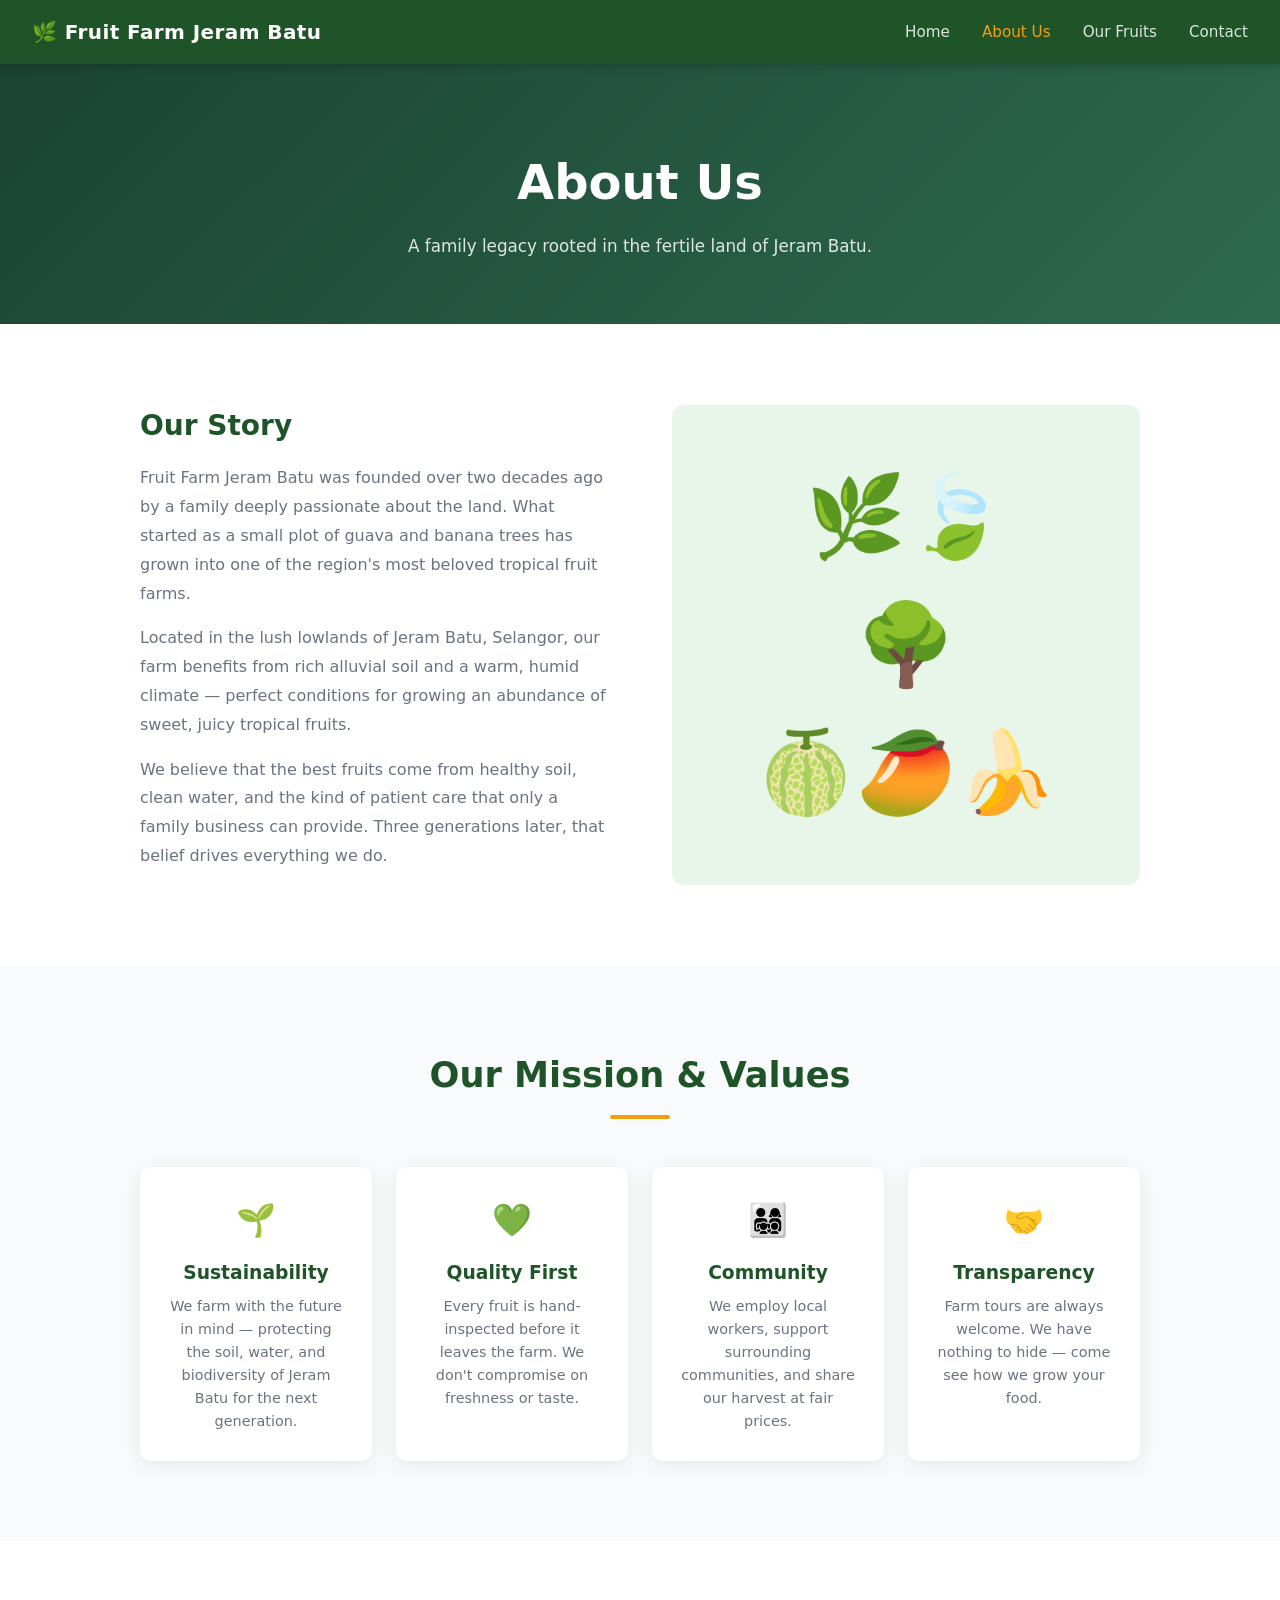
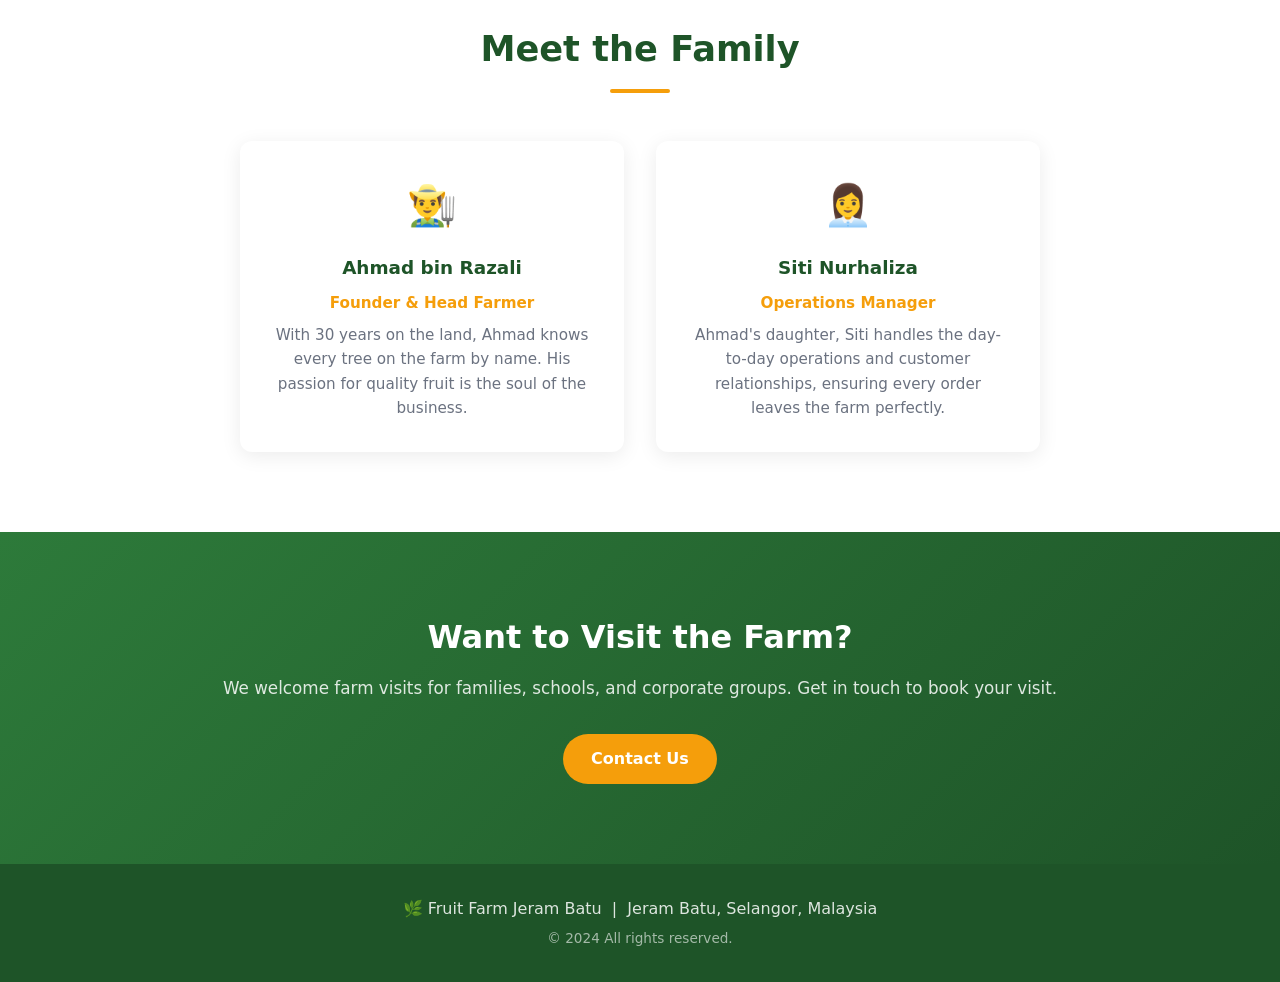
==== about.html @ 0c578419 "feat: add full promotional website for Fruit Farm Jeram Batu Includes homepage, about us, our fruits" ====
<!DOCTYPE html>
<html lang="en">
<head>
  <meta charset="UTF-8" />
  <meta name="viewport" content="width=device-width, initial-scale=1.0" />
  <title>About Us – Fruit Farm Jeram Batu</title>
  <link rel="stylesheet" href="style.css" />
</head>
<body>
  <nav class="navbar">
    <div class="nav-brand">🌿 Fruit Farm Jeram Batu</div>
    <ul class="nav-links">
      <li><a href="index.html">Home</a></li>
      <li><a href="about.html" class="active">About Us</a></li>
      <li><a href="fruits.html">Our Fruits</a></li>
      <li><a href="contact.html">Contact</a></li>
    </ul>
    <div class="hamburger" onclick="toggleMenu()">&#9776;</div>
  </nav>

  <section class="page-hero">
    <h1>About Us</h1>
    <p>A family legacy rooted in the fertile land of Jeram Batu.</p>
  </section>

  <!-- Story -->
  <section class="section">
    <div class="about-grid">
      <div class="about-text">
        <h2>Our Story</h2>
        <p>Fruit Farm Jeram Batu was founded over two decades ago by a family deeply passionate about the land. What started as a small plot of guava and banana trees has grown into one of the region's most beloved tropical fruit farms.</p>
        <p>Located in the lush lowlands of Jeram Batu, Selangor, our farm benefits from rich alluvial soil and a warm, humid climate — perfect conditions for growing an abundance of sweet, juicy tropical fruits.</p>
        <p>We believe that the best fruits come from healthy soil, clean water, and the kind of patient care that only a family business can provide. Three generations later, that belief drives everything we do.</p>
      </div>
      <div class="about-visual">
        🌿🍃<br>🌳<br>🍈🥭🍌
      </div>
    </div>
  </section>

  <!-- Mission -->
  <section class="section bg-light">
    <h2 class="section-title">Our Mission & Values</h2>
    <div class="values-grid">
      <div class="value-item">
        <div class="icon">🌱</div>
        <h3>Sustainability</h3>
        <p>We farm with the future in mind — protecting the soil, water, and biodiversity of Jeram Batu for the next generation.</p>
      </div>
      <div class="value-item">
        <div class="icon">💚</div>
        <h3>Quality First</h3>
        <p>Every fruit is hand-inspected before it leaves the farm. We don't compromise on freshness or taste.</p>
      </div>
      <div class="value-item">
        <div class="icon">👨‍👩‍👧‍👦</div>
        <h3>Community</h3>
        <p>We employ local workers, support surrounding communities, and share our harvest at fair prices.</p>
      </div>
      <div class="value-item">
        <div class="icon">🤝</div>
        <h3>Transparency</h3>
        <p>Farm tours are always welcome. We have nothing to hide — come see how we grow your food.</p>
      </div>
    </div>
  </section>

  <!-- Team -->
  <section class="section">
    <h2 class="section-title">Meet the Family</h2>
    <div class="cards" style="max-width:800px;">
      <div class="card">
        <div class="card-icon">👨‍🌾</div>
        <h3>Ahmad bin Razali</h3>
        <p style="color:#f59e0b;font-weight:600;margin-bottom:0.5rem;">Founder & Head Farmer</p>
        <p>With 30 years on the land, Ahmad knows every tree on the farm by name. His passion for quality fruit is the soul of the business.</p>
      </div>
      <div class="card">
        <div class="card-icon">👩‍💼</div>
        <h3>Siti Nurhaliza</h3>
        <p style="color:#f59e0b;font-weight:600;margin-bottom:0.5rem;">Operations Manager</p>
        <p>Ahmad's daughter, Siti handles the day-to-day operations and customer relationships, ensuring every order leaves the farm perfectly.</p>
      </div>
    </div>
  </section>

  <section class="cta">
    <div class="cta-content">
      <h2>Want to Visit the Farm?</h2>
      <p>We welcome farm visits for families, schools, and corporate groups. Get in touch to book your visit.</p>
      <a href="contact.html" class="btn-primary">Contact Us</a>
    </div>
  </section>

  <footer class="footer">
    <p>🌿 Fruit Farm Jeram Batu &nbsp;|&nbsp; Jeram Batu, Selangor, Malaysia</p>
    <p style="margin-top:0.4rem;font-size:0.85rem;opacity:0.7;">© 2024 All rights reserved.</p>
  </footer>

  <script>
    function toggleMenu() {
      document.querySelector('.nav-links').classList.toggle('open');
    }
  </script>
</body>
</html>
---- style.css ----
/* ── Reset & Base ── */
*, *::before, *::after { box-sizing: border-box; margin: 0; padding: 0; }

:root {
  --green:      #2d7a3a;
  --green-dark: #1e5428;
  --green-light:#e8f5e9;
  --orange:     #f59e0b;
  --orange-dark:#d97706;
  --text:       #1f2937;
  --muted:      #6b7280;
  --white:      #ffffff;
  --bg-light:   #f9fafb;
  --radius:     12px;
  --shadow:     0 4px 20px rgba(0,0,0,0.08);
}

body {
  font-family: 'Segoe UI', system-ui, sans-serif;
  color: var(--text);
  line-height: 1.6;
}

a { text-decoration: none; color: inherit; }
img { max-width: 100%; display: block; }

/* ── Navbar ── */
.navbar {
  position: sticky; top: 0; z-index: 100;
  display: flex; align-items: center; justify-content: space-between;
  padding: 1rem 2rem;
  background: var(--green-dark);
  box-shadow: 0 2px 10px rgba(0,0,0,0.2);
}

.nav-brand {
  font-size: 1.25rem; font-weight: 700; color: var(--white);
  letter-spacing: 0.02em;
}

.nav-links {
  display: flex; gap: 2rem; list-style: none;
}

.nav-links a {
  color: rgba(255,255,255,0.85); font-weight: 500; font-size: 0.95rem;
  transition: color 0.2s;
}
.nav-links a:hover, .nav-links a.active { color: var(--orange); }

.hamburger { display: none; font-size: 1.5rem; color: white; cursor: pointer; }

/* ── Buttons ── */
.btn-primary {
  display: inline-block; padding: 0.75rem 1.75rem;
  background: var(--orange); color: var(--white);
  font-weight: 700; border-radius: 50px;
  transition: background 0.2s, transform 0.15s;
}
.btn-primary:hover { background: var(--orange-dark); transform: translateY(-2px); }

.btn-secondary {
  display: inline-block; padding: 0.75rem 1.75rem;
  border: 2px solid white; color: white;
  font-weight: 700; border-radius: 50px; margin-left: 1rem;
  transition: background 0.2s, transform 0.15s;
}
.btn-secondary:hover { background: rgba(255,255,255,0.15); transform: translateY(-2px); }

/* ── Hero ── */
.hero {
  position: relative; min-height: 90vh;
  display: flex; align-items: center; justify-content: center;
  background: linear-gradient(135deg, #1b4332 0%, #2d6a4f 40%, #52b788 100%);
  text-align: center; padding: 2rem;
  overflow: hidden;
}

.hero::before {
  content: '';
  position: absolute; inset: 0;
  background: url("data:image/svg+xml,%3Csvg width='60' height='60' viewBox='0 0 60 60' xmlns='http://www.w3.org/2000/svg'%3E%3Cg fill='none' fill-rule='evenodd'%3E%3Cg fill='%23ffffff' fill-opacity='0.04'%3E%3Ccircle cx='30' cy='30' r='20'/%3E%3C/g%3E%3C/g%3E%3C/svg%3E");
}

.hero-content { position: relative; max-width: 700px; }

.hero-content h1 {
  font-size: clamp(2rem, 5vw, 3.5rem);
  font-weight: 800; color: white; line-height: 1.2; margin-bottom: 1.2rem;
}

.hero-content p {
  font-size: 1.15rem; color: rgba(255,255,255,0.88); margin-bottom: 2rem;
}

/* ── Sections ── */
.section { padding: 5rem 2rem; }
.bg-light { background: var(--bg-light); }

.section-title {
  text-align: center; font-size: clamp(1.6rem, 3vw, 2.2rem);
  font-weight: 800; color: var(--green-dark); margin-bottom: 3rem;
  position: relative;
}
.section-title::after {
  content: ''; display: block; width: 60px; height: 4px;
  background: var(--orange); border-radius: 2px;
  margin: 0.75rem auto 0;
}

/* ── Why Us Cards ── */
.cards {
  display: grid; grid-template-columns: repeat(auto-fit, minmax(240px, 1fr));
  gap: 2rem; max-width: 1000px; margin: 0 auto;
}

.card {
  background: white; border-radius: var(--radius);
  padding: 2rem; text-align: center;
  box-shadow: var(--shadow); transition: transform 0.2s;
}
.card:hover { transform: translateY(-6px); }

.card-icon { font-size: 2.5rem; margin-bottom: 1rem; }
.card h3 { font-size: 1.15rem; color: var(--green-dark); margin-bottom: 0.5rem; }
.card p  { color: var(--muted); font-size: 0.95rem; }

/* ── Fruit Grid ── */
.fruit-grid {
  display: grid; grid-template-columns: repeat(auto-fit, minmax(180px, 1fr));
  gap: 1.5rem; max-width: 900px; margin: 0 auto;
}

.fruit-card {
  background: white; border-radius: var(--radius);
  padding: 1.75rem 1.25rem; text-align: center;
  box-shadow: var(--shadow); transition: transform 0.2s;
}
.fruit-card:hover { transform: translateY(-6px); }

.fruit-emoji { font-size: 3rem; margin-bottom: 0.75rem; }
.fruit-card h3 { color: var(--green-dark); margin-bottom: 0.4rem; font-size: 1.05rem; }
.fruit-card p  { color: var(--muted); font-size: 0.88rem; }

/* ── CTA Banner ── */
.cta {
  background: linear-gradient(135deg, var(--green) 0%, var(--green-dark) 100%);
  padding: 5rem 2rem; text-align: center;
}
.cta h2 { font-size: clamp(1.5rem, 3vw, 2rem); color: white; margin-bottom: 0.75rem; }
.cta p  { color: rgba(255,255,255,0.85); margin-bottom: 2rem; font-size: 1.05rem; }

/* ── About Page ── */
.page-hero {
  background: linear-gradient(135deg, #1b4332, #2d6a4f);
  padding: 5rem 2rem 4rem; text-align: center;
}
.page-hero h1 { font-size: clamp(2rem, 4vw, 3rem); color: white; font-weight: 800; }
.page-hero p  { color: rgba(255,255,255,0.85); margin-top: 0.75rem; font-size: 1.05rem; }

.about-grid {
  display: grid; grid-template-columns: 1fr 1fr;
  gap: 4rem; align-items: center;
  max-width: 1000px; margin: 0 auto;
}
.about-text h2 { font-size: 1.75rem; color: var(--green-dark); margin-bottom: 1rem; }
.about-text p  { color: var(--muted); margin-bottom: 1rem; line-height: 1.8; }

.about-visual {
  background: var(--green-light); border-radius: var(--radius);
  padding: 3rem; text-align: center; font-size: 5rem;
}

.values-grid {
  display: grid; grid-template-columns: repeat(auto-fit, minmax(200px, 1fr));
  gap: 1.5rem; max-width: 1000px; margin: 0 auto;
}
.value-item {
  background: white; border-radius: var(--radius);
  padding: 1.75rem; box-shadow: var(--shadow); text-align: center;
}
.value-item .icon { font-size: 2rem; margin-bottom: 0.75rem; }
.value-item h3 { color: var(--green-dark); margin-bottom: 0.4rem; }
.value-item p  { color: var(--muted); font-size: 0.9rem; }

/* ── Fruits Page ── */
.fruits-section { padding: 5rem 2rem; max-width: 1100px; margin: 0 auto; }

.fruits-full-grid {
  display: grid; grid-template-columns: repeat(auto-fit, minmax(260px, 1fr));
  gap: 2rem;
}

.fruit-full-card {
  background: white; border-radius: var(--radius);
  box-shadow: var(--shadow); overflow: hidden;
  transition: transform 0.2s;
}
.fruit-full-card:hover { transform: translateY(-6px); }

.fruit-full-card .fruit-banner {
  background: var(--green-light);
  padding: 2rem; text-align: center; font-size: 4rem;
}
.fruit-full-card .fruit-info { padding: 1.5rem; }
.fruit-full-card h3 { color: var(--green-dark); font-size: 1.2rem; margin-bottom: 0.4rem; }
.fruit-full-card .season {
  display: inline-block; background: var(--orange);
  color: white; font-size: 0.75rem; font-weight: 700;
  padding: 0.2rem 0.7rem; border-radius: 50px; margin-bottom: 0.75rem;
}
.fruit-full-card p { color: var(--muted); font-size: 0.9rem; line-height: 1.7; }

/* ── Contact Page ── */
.contact-grid {
  display: grid; grid-template-columns: 1fr 1fr;
  gap: 3rem; max-width: 1000px; margin: 0 auto;
}

.contact-info h2 { color: var(--green-dark); font-size: 1.5rem; margin-bottom: 1.5rem; }

.contact-item {
  display: flex; align-items: flex-start; gap: 1rem;
  margin-bottom: 1.5rem;
}
.contact-item .ci-icon {
  font-size: 1.5rem; background: var(--green-light);
  border-radius: 8px; padding: 0.5rem; flex-shrink: 0;
}
.contact-item h4 { color: var(--green-dark); margin-bottom: 0.2rem; }
.contact-item p  { color: var(--muted); font-size: 0.9rem; }

.contact-form {
  background: white; border-radius: var(--radius);
  padding: 2.5rem; box-shadow: var(--shadow);
}
.contact-form h2 { color: var(--green-dark); margin-bottom: 1.5rem; font-size: 1.4rem; }

.form-group { margin-bottom: 1.25rem; }
.form-group label { display: block; font-weight: 600; margin-bottom: 0.4rem; font-size: 0.9rem; color: var(--text); }
.form-group input,
.form-group textarea,
.form-group select {
  width: 100%; padding: 0.75rem 1rem;
  border: 1.5px solid #e5e7eb; border-radius: 8px;
  font-size: 0.95rem; font-family: inherit; color: var(--text);
  transition: border-color 0.2s;
  outline: none;
}
.form-group input:focus,
.form-group textarea:focus,
.form-group select:focus { border-color: var(--green); }
.form-group textarea { resize: vertical; min-height: 120px; }

.form-submit { width: 100%; padding: 0.9rem; font-size: 1rem; cursor: pointer; border: none; }

.success-msg {
  display: none; background: var(--green-light); color: var(--green-dark);
  border: 1.5px solid var(--green); border-radius: 8px;
  padding: 1rem; margin-top: 1rem; text-align: center; font-weight: 600;
}

/* ── Footer ── */
.footer {
  background: var(--green-dark); color: rgba(255,255,255,0.85);
  text-align: center; padding: 2rem;
}

/* ── Responsive ── */
@media (max-width: 768px) {
  .nav-links { display: none; flex-direction: column; gap: 1rem; position: absolute; top: 64px; left: 0; right: 0; background: var(--green-dark); padding: 1.5rem 2rem; }
  .nav-links.open { display: flex; }
  .hamburger { display: block; }
  .btn-secondary { margin-left: 0; margin-top: 0.75rem; }
  .about-grid, .contact-grid { grid-template-columns: 1fr; }
  .about-visual { display: none; }
}
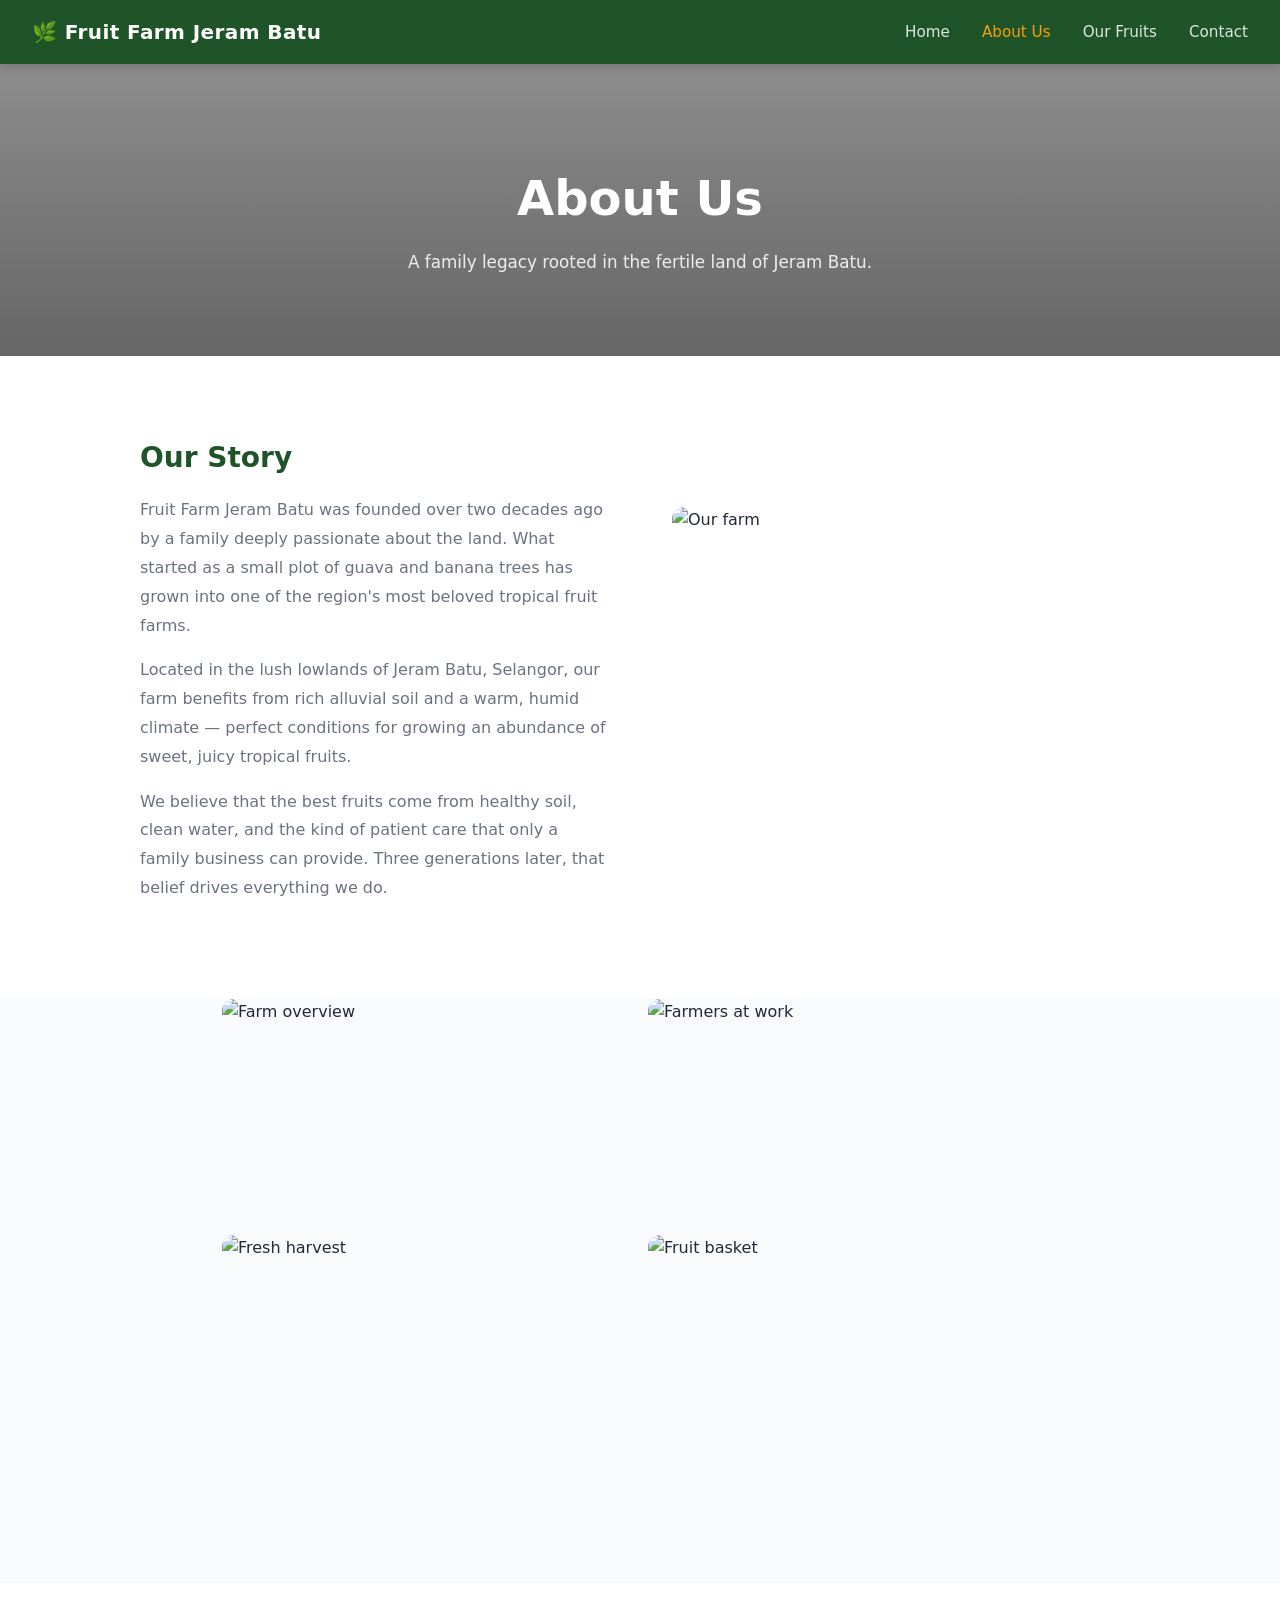
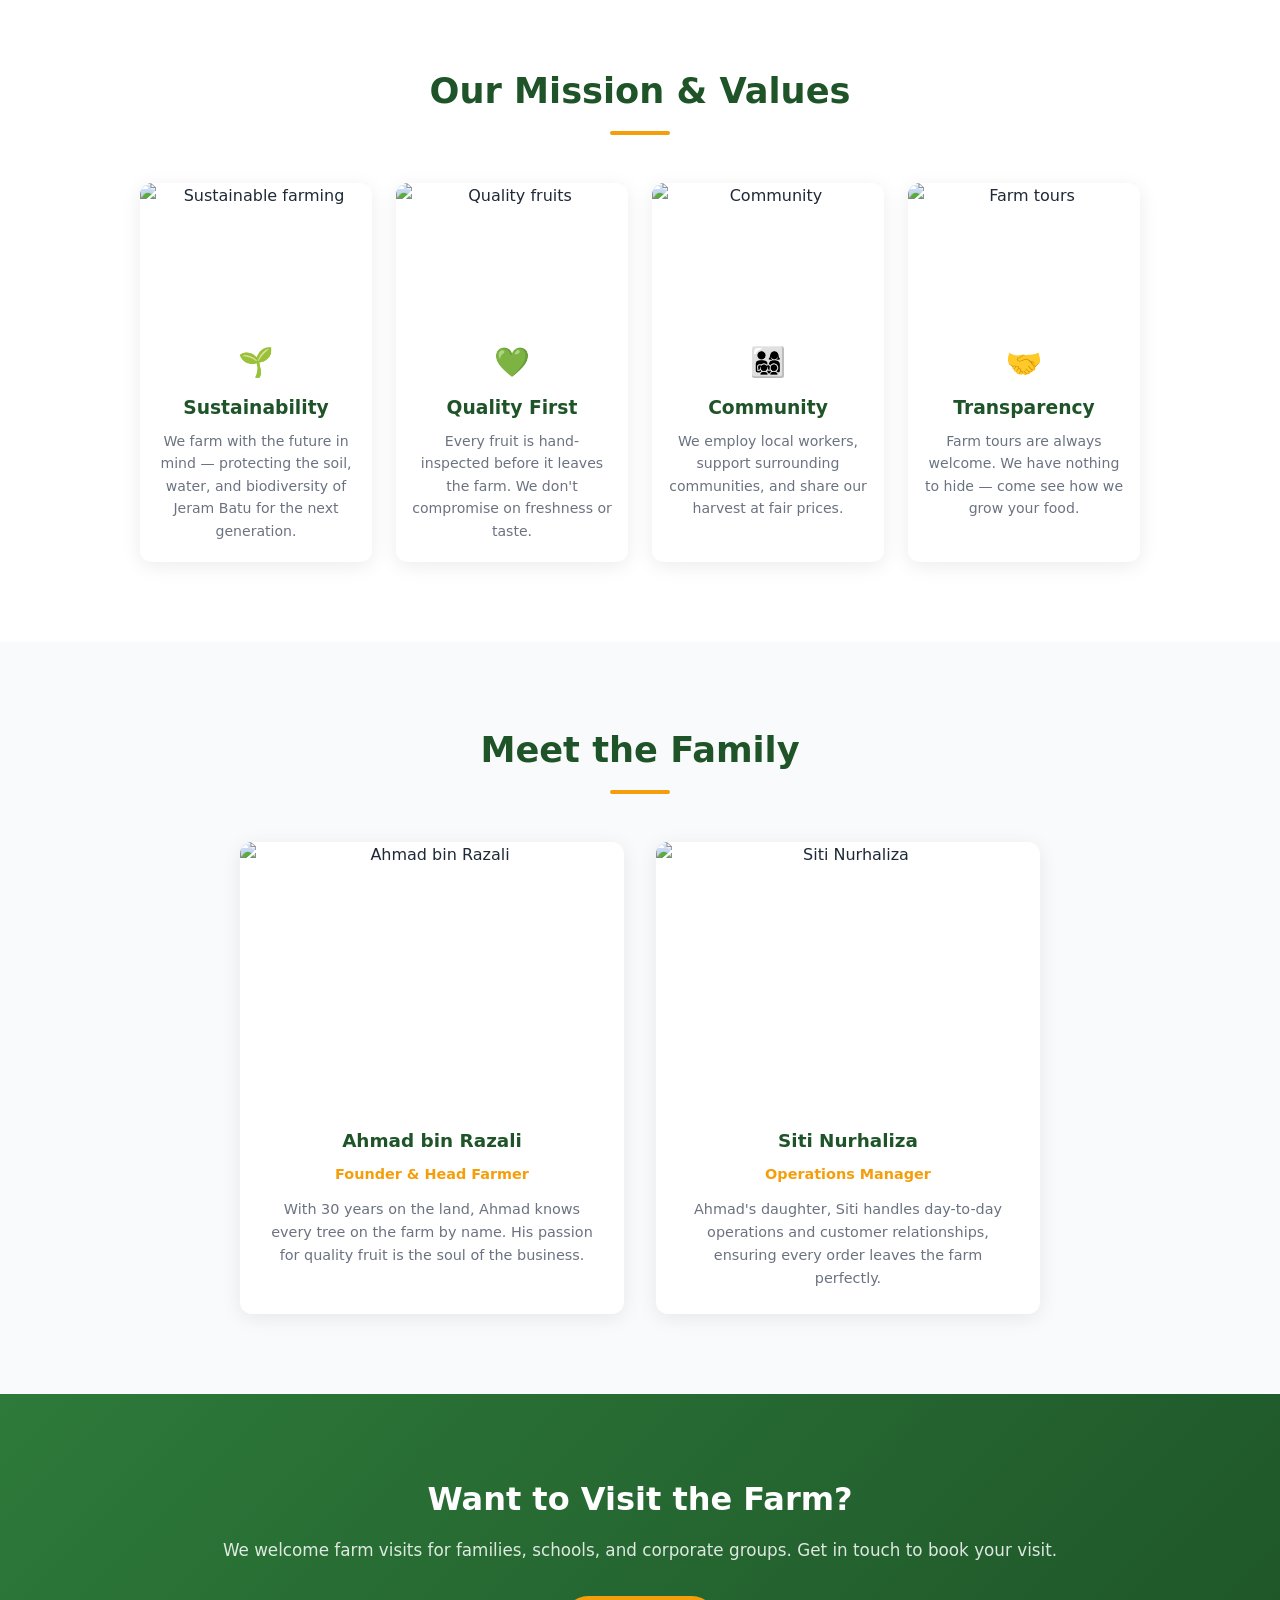
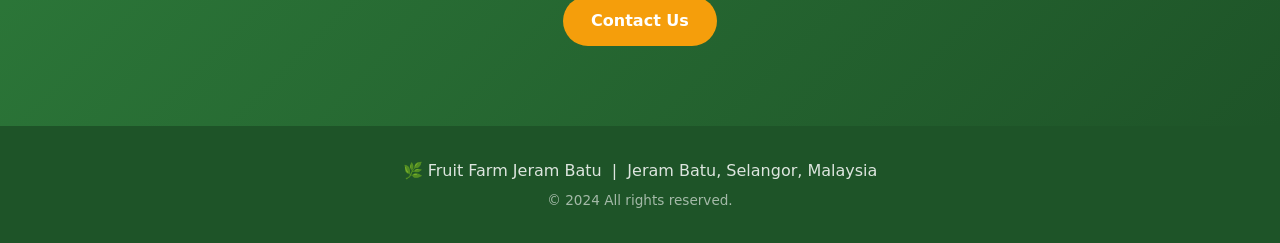
==== commit 4e3c83ca: "feat: add real photos throughout all website pages Adds Unsplash images to hero sections, fruit card" ====
--- a/about.html
+++ b/about.html
@@ -18,9 +18,13 @@
     <div class="hamburger" onclick="toggleMenu()">&#9776;</div>
   </nav>
 
-  <section class="page-hero">
-    <h1>About Us</h1>
-    <p>A family legacy rooted in the fertile land of Jeram Batu.</p>
+  <!-- Page hero with photo -->
+  <section class="page-hero" style="background-image:url('https://images.unsplash.com/photo-1500651230702-0e2d8a49d4ad?w=1600&auto=format&fit=crop');">
+    <div class="hero-overlay"></div>
+    <div style="position:relative;">
+      <h1>About Us</h1>
+      <p>A family legacy rooted in the fertile land of Jeram Batu.</p>
+    </div>
   </section>
 
   <!-- Story -->
@@ -33,31 +37,45 @@
         <p>We believe that the best fruits come from healthy soil, clean water, and the kind of patient care that only a family business can provide. Three generations later, that belief drives everything we do.</p>
       </div>
       <div class="about-visual">
-        🌿🍃<br>🌳<br>🍈🥭🍌
+        <img src="https://images.unsplash.com/photo-1464226184884-fa280b87c399?w=700&auto=format&fit=crop" alt="Our farm" style="width:100%;height:340px;object-fit:cover;border-radius:12px;" />
       </div>
     </div>
   </section>
 
+  <!-- Farm photo grid -->
+  <section class="section bg-light" style="padding-top:0;">
+    <div class="farm-photo-grid">
+      <img src="https://images.unsplash.com/photo-1416879595882-3373a0480b5b?w=800&auto=format&fit=crop" alt="Farm overview" />
+      <img src="https://images.unsplash.com/photo-1586771107445-d3ca888129ff?w=800&auto=format&fit=crop" alt="Farmers at work" />
+      <img src="https://images.unsplash.com/photo-1550258987-190a2d41a8ba?w=800&auto=format&fit=crop" alt="Fresh harvest" />
+      <img src="https://images.unsplash.com/photo-1560493676-04071c5f467b?w=800&auto=format&fit=crop" alt="Fruit basket" />
+    </div>
+  </section>
+
   <!-- Mission -->
-  <section class="section bg-light">
+  <section class="section">
     <h2 class="section-title">Our Mission & Values</h2>
     <div class="values-grid">
       <div class="value-item">
+        <img src="https://images.unsplash.com/photo-1500651230702-0e2d8a49d4ad?w=400&auto=format&fit=crop" alt="Sustainable farming" class="value-img" />
         <div class="icon">🌱</div>
         <h3>Sustainability</h3>
         <p>We farm with the future in mind — protecting the soil, water, and biodiversity of Jeram Batu for the next generation.</p>
       </div>
       <div class="value-item">
+        <img src="https://images.unsplash.com/photo-1550258987-190a2d41a8ba?w=400&auto=format&fit=crop" alt="Quality fruits" class="value-img" />
         <div class="icon">💚</div>
         <h3>Quality First</h3>
         <p>Every fruit is hand-inspected before it leaves the farm. We don't compromise on freshness or taste.</p>
       </div>
       <div class="value-item">
+        <img src="https://images.unsplash.com/photo-1573497019940-1c28c88b4f3e?w=400&auto=format&fit=crop" alt="Community" class="value-img" />
         <div class="icon">👨‍👩‍👧‍👦</div>
         <h3>Community</h3>
         <p>We employ local workers, support surrounding communities, and share our harvest at fair prices.</p>
       </div>
       <div class="value-item">
+        <img src="https://images.unsplash.com/photo-1506905925346-21bda4d32df4?w=400&auto=format&fit=crop" alt="Farm tours" class="value-img" />
         <div class="icon">🤝</div>
         <h3>Transparency</h3>
         <p>Farm tours are always welcome. We have nothing to hide — come see how we grow your food.</p>
@@ -66,20 +84,24 @@
   </section>
 
   <!-- Team -->
-  <section class="section">
+  <section class="section bg-light">
     <h2 class="section-title">Meet the Family</h2>
-    <div class="cards" style="max-width:800px;">
-      <div class="card">
-        <div class="card-icon">👨‍🌾</div>
-        <h3>Ahmad bin Razali</h3>
-        <p style="color:#f59e0b;font-weight:600;margin-bottom:0.5rem;">Founder & Head Farmer</p>
-        <p>With 30 years on the land, Ahmad knows every tree on the farm by name. His passion for quality fruit is the soul of the business.</p>
+    <div class="team-grid">
+      <div class="team-card">
+        <img src="https://images.unsplash.com/photo-1607990281513-2c110a25bd8c?w=400&auto=format&fit=crop" alt="Ahmad bin Razali" class="team-photo" />
+        <div class="team-info">
+          <h3>Ahmad bin Razali</h3>
+          <span class="team-role">Founder & Head Farmer</span>
+          <p>With 30 years on the land, Ahmad knows every tree on the farm by name. His passion for quality fruit is the soul of the business.</p>
+        </div>
       </div>
-      <div class="card">
-        <div class="card-icon">👩‍💼</div>
-        <h3>Siti Nurhaliza</h3>
-        <p style="color:#f59e0b;font-weight:600;margin-bottom:0.5rem;">Operations Manager</p>
-        <p>Ahmad's daughter, Siti handles the day-to-day operations and customer relationships, ensuring every order leaves the farm perfectly.</p>
+      <div class="team-card">
+        <img src="https://images.unsplash.com/photo-1573496359142-b8d87734a5a2?w=400&auto=format&fit=crop" alt="Siti Nurhaliza" class="team-photo" />
+        <div class="team-info">
+          <h3>Siti Nurhaliza</h3>
+          <span class="team-role">Operations Manager</span>
+          <p>Ahmad's daughter, Siti handles day-to-day operations and customer relationships, ensuring every order leaves the farm perfectly.</p>
+        </div>
       </div>
     </div>
   </section>
--- a/style.css
+++ b/style.css
@@ -15,12 +15,7 @@
   --shadow:     0 4px 20px rgba(0,0,0,0.08);
 }
 
-body {
-  font-family: 'Segoe UI', system-ui, sans-serif;
-  color: var(--text);
-  line-height: 1.6;
-}
-
+body { font-family: 'Segoe UI', system-ui, sans-serif; color: var(--text); line-height: 1.6; }
 a { text-decoration: none; color: inherit; }
 img { max-width: 100%; display: block; }
 
@@ -32,22 +27,10 @@
   background: var(--green-dark);
   box-shadow: 0 2px 10px rgba(0,0,0,0.2);
 }
-
-.nav-brand {
-  font-size: 1.25rem; font-weight: 700; color: var(--white);
-  letter-spacing: 0.02em;
-}
-
-.nav-links {
-  display: flex; gap: 2rem; list-style: none;
-}
-
-.nav-links a {
-  color: rgba(255,255,255,0.85); font-weight: 500; font-size: 0.95rem;
-  transition: color 0.2s;
-}
+.nav-brand { font-size: 1.25rem; font-weight: 700; color: var(--white); letter-spacing: 0.02em; }
+.nav-links { display: flex; gap: 2rem; list-style: none; }
+.nav-links a { color: rgba(255,255,255,0.85); font-weight: 500; font-size: 0.95rem; transition: color 0.2s; }
 .nav-links a:hover, .nav-links a.active { color: var(--orange); }
-
 .hamburger { display: none; font-size: 1.5rem; color: white; cursor: pointer; }
 
 /* ── Buttons ── */
@@ -71,27 +54,28 @@
 .hero {
   position: relative; min-height: 90vh;
   display: flex; align-items: center; justify-content: center;
-  background: linear-gradient(135deg, #1b4332 0%, #2d6a4f 40%, #52b788 100%);
+  background-size: cover; background-position: center;
   text-align: center; padding: 2rem;
-  overflow: hidden;
-}
-
-.hero::before {
-  content: '';
+}
+.hero-overlay {
   position: absolute; inset: 0;
-  background: url("data:image/svg+xml,%3Csvg width='60' height='60' viewBox='0 0 60 60' xmlns='http://www.w3.org/2000/svg'%3E%3Cg fill='none' fill-rule='evenodd'%3E%3Cg fill='%23ffffff' fill-opacity='0.04'%3E%3Ccircle cx='30' cy='30' r='20'/%3E%3C/g%3E%3C/g%3E%3C/svg%3E");
-}
-
+  background: linear-gradient(to bottom, rgba(0,0,0,0.45), rgba(0,0,0,0.6));
+}
 .hero-content { position: relative; max-width: 700px; }
-
 .hero-content h1 {
   font-size: clamp(2rem, 5vw, 3.5rem);
   font-weight: 800; color: white; line-height: 1.2; margin-bottom: 1.2rem;
 }
-
-.hero-content p {
-  font-size: 1.15rem; color: rgba(255,255,255,0.88); margin-bottom: 2rem;
-}
+.hero-content p { font-size: 1.15rem; color: rgba(255,255,255,0.9); margin-bottom: 2rem; }
+
+/* ── Page Hero ── */
+.page-hero {
+  position: relative; padding: 6rem 2rem 5rem;
+  background-size: cover; background-position: center;
+  text-align: center;
+}
+.page-hero h1 { font-size: clamp(2rem, 4vw, 3rem); color: white; font-weight: 800; }
+.page-hero p  { color: rgba(255,255,255,0.88); margin-top: 0.75rem; font-size: 1.05rem; }
 
 /* ── Sections ── */
 .section { padding: 5rem 2rem; }
@@ -100,47 +84,74 @@
 .section-title {
   text-align: center; font-size: clamp(1.6rem, 3vw, 2.2rem);
   font-weight: 800; color: var(--green-dark); margin-bottom: 3rem;
-  position: relative;
 }
 .section-title::after {
   content: ''; display: block; width: 60px; height: 4px;
-  background: var(--orange); border-radius: 2px;
-  margin: 0.75rem auto 0;
+  background: var(--orange); border-radius: 2px; margin: 0.75rem auto 0;
 }
 
 /* ── Why Us Cards ── */
 .cards {
-  display: grid; grid-template-columns: repeat(auto-fit, minmax(240px, 1fr));
+  display: grid; grid-template-columns: repeat(auto-fit, minmax(260px, 1fr));
   gap: 2rem; max-width: 1000px; margin: 0 auto;
 }
-
 .card {
   background: white; border-radius: var(--radius);
-  padding: 2rem; text-align: center;
-  box-shadow: var(--shadow); transition: transform 0.2s;
+  box-shadow: var(--shadow); overflow: hidden;
+  transition: transform 0.2s;
 }
 .card:hover { transform: translateY(-6px); }
-
-.card-icon { font-size: 2.5rem; margin-bottom: 1rem; }
-.card h3 { font-size: 1.15rem; color: var(--green-dark); margin-bottom: 0.5rem; }
-.card p  { color: var(--muted); font-size: 0.95rem; }
-
-/* ── Fruit Grid ── */
+.card-img { width: 100%; height: 180px; object-fit: cover; }
+.card-body { padding: 1.5rem; text-align: center; }
+.card-icon { font-size: 2rem; margin-bottom: 0.5rem; }
+.card h3 { font-size: 1.1rem; color: var(--green-dark); margin-bottom: 0.4rem; }
+.card p  { color: var(--muted); font-size: 0.92rem; }
+
+/* ── Gallery Strip ── */
+.gallery-strip {
+  display: flex; overflow-x: auto; gap: 0;
+  height: 260px; scroll-snap-type: x mandatory;
+}
+.gallery-strip img {
+  flex: 0 0 auto; width: 25%; min-width: 280px;
+  height: 260px; object-fit: cover;
+  scroll-snap-align: start;
+  transition: opacity 0.2s;
+}
+.gallery-strip img:hover { opacity: 0.85; }
+
+/* ── Featured Fruit Grid (homepage) ── */
 .fruit-grid {
-  display: grid; grid-template-columns: repeat(auto-fit, minmax(180px, 1fr));
-  gap: 1.5rem; max-width: 900px; margin: 0 auto;
-}
-
+  display: grid; grid-template-columns: repeat(auto-fit, minmax(200px, 1fr));
+  gap: 1.5rem; max-width: 960px; margin: 0 auto;
+}
 .fruit-card {
   background: white; border-radius: var(--radius);
-  padding: 1.75rem 1.25rem; text-align: center;
-  box-shadow: var(--shadow); transition: transform 0.2s;
+  box-shadow: var(--shadow); overflow: hidden;
+  transition: transform 0.2s;
 }
 .fruit-card:hover { transform: translateY(-6px); }
-
-.fruit-emoji { font-size: 3rem; margin-bottom: 0.75rem; }
-.fruit-card h3 { color: var(--green-dark); margin-bottom: 0.4rem; font-size: 1.05rem; }
-.fruit-card p  { color: var(--muted); font-size: 0.88rem; }
+.fruit-card-img { width: 100%; height: 160px; object-fit: cover; }
+.fruit-card-body { padding: 1rem; text-align: center; }
+.fruit-card-body h3 { color: var(--green-dark); margin-bottom: 0.3rem; }
+.fruit-card-body p  { color: var(--muted); font-size: 0.88rem; }
+
+/* ── Photo Banner ── */
+.photo-banner {
+  position: relative; height: 380px; overflow: hidden;
+}
+.photo-banner img {
+  width: 100%; height: 100%; object-fit: cover;
+}
+.photo-banner-text {
+  position: absolute; inset: 0;
+  background: rgba(0,0,0,0.5);
+  display: flex; flex-direction: column;
+  align-items: center; justify-content: center;
+  text-align: center; padding: 2rem; color: white;
+}
+.photo-banner-text h2 { font-size: clamp(1.5rem, 3vw, 2.2rem); font-weight: 800; margin-bottom: 0.5rem; }
+.photo-banner-text p  { font-size: 1.05rem; opacity: 0.9; }
 
 /* ── CTA Banner ── */
 .cta {
@@ -151,83 +162,92 @@
 .cta p  { color: rgba(255,255,255,0.85); margin-bottom: 2rem; font-size: 1.05rem; }
 
 /* ── About Page ── */
-.page-hero {
-  background: linear-gradient(135deg, #1b4332, #2d6a4f);
-  padding: 5rem 2rem 4rem; text-align: center;
-}
-.page-hero h1 { font-size: clamp(2rem, 4vw, 3rem); color: white; font-weight: 800; }
-.page-hero p  { color: rgba(255,255,255,0.85); margin-top: 0.75rem; font-size: 1.05rem; }
-
 .about-grid {
   display: grid; grid-template-columns: 1fr 1fr;
-  gap: 4rem; align-items: center;
-  max-width: 1000px; margin: 0 auto;
+  gap: 4rem; align-items: center; max-width: 1000px; margin: 0 auto;
 }
 .about-text h2 { font-size: 1.75rem; color: var(--green-dark); margin-bottom: 1rem; }
 .about-text p  { color: var(--muted); margin-bottom: 1rem; line-height: 1.8; }
 
-.about-visual {
-  background: var(--green-light); border-radius: var(--radius);
-  padding: 3rem; text-align: center; font-size: 5rem;
-}
+.farm-photo-grid {
+  display: grid; grid-template-columns: repeat(2, 1fr);
+  gap: 1rem; max-width: 900px; margin: 0 auto; padding: 0 2rem 3rem;
+}
+.farm-photo-grid img { width: 100%; height: 220px; object-fit: cover; border-radius: var(--radius); }
 
 .values-grid {
-  display: grid; grid-template-columns: repeat(auto-fit, minmax(200px, 1fr));
+  display: grid; grid-template-columns: repeat(auto-fit, minmax(210px, 1fr));
   gap: 1.5rem; max-width: 1000px; margin: 0 auto;
 }
 .value-item {
   background: white; border-radius: var(--radius);
-  padding: 1.75rem; box-shadow: var(--shadow); text-align: center;
-}
-.value-item .icon { font-size: 2rem; margin-bottom: 0.75rem; }
+  box-shadow: var(--shadow); overflow: hidden; text-align: center;
+}
+.value-img { width: 100%; height: 140px; object-fit: cover; }
+.value-item .icon { font-size: 1.8rem; margin: 1rem 0 0.5rem; }
 .value-item h3 { color: var(--green-dark); margin-bottom: 0.4rem; }
-.value-item p  { color: var(--muted); font-size: 0.9rem; }
+.value-item p  { color: var(--muted); font-size: 0.88rem; padding: 0 1rem 1.25rem; }
+
+.team-grid {
+  display: grid; grid-template-columns: repeat(auto-fit, minmax(280px, 1fr));
+  gap: 2rem; max-width: 800px; margin: 0 auto;
+}
+.team-card {
+  background: white; border-radius: var(--radius);
+  box-shadow: var(--shadow); overflow: hidden; text-align: center;
+  transition: transform 0.2s;
+}
+.team-card:hover { transform: translateY(-6px); }
+.team-photo { width: 100%; height: 260px; object-fit: cover; object-position: top; }
+.team-info { padding: 1.5rem; }
+.team-info h3 { color: var(--green-dark); font-size: 1.15rem; margin-bottom: 0.3rem; }
+.team-role { display: inline-block; color: var(--orange); font-weight: 600; font-size: 0.9rem; margin-bottom: 0.75rem; }
+.team-info p { color: var(--muted); font-size: 0.9rem; }
 
 /* ── Fruits Page ── */
 .fruits-section { padding: 5rem 2rem; max-width: 1100px; margin: 0 auto; }
-
 .fruits-full-grid {
   display: grid; grid-template-columns: repeat(auto-fit, minmax(260px, 1fr));
   gap: 2rem;
 }
-
 .fruit-full-card {
   background: white; border-radius: var(--radius);
-  box-shadow: var(--shadow); overflow: hidden;
-  transition: transform 0.2s;
+  box-shadow: var(--shadow); overflow: hidden; transition: transform 0.2s;
 }
 .fruit-full-card:hover { transform: translateY(-6px); }
-
-.fruit-full-card .fruit-banner {
-  background: var(--green-light);
-  padding: 2rem; text-align: center; font-size: 4rem;
-}
-.fruit-full-card .fruit-info { padding: 1.5rem; }
-.fruit-full-card h3 { color: var(--green-dark); font-size: 1.2rem; margin-bottom: 0.4rem; }
-.fruit-full-card .season {
+.fruit-photo { width: 100%; height: 200px; object-fit: cover; }
+.fruit-info { padding: 1.25rem 1.5rem 1.5rem; }
+.fruit-info h3 { color: var(--green-dark); font-size: 1.1rem; margin-bottom: 0.4rem; }
+.season {
   display: inline-block; background: var(--orange);
   color: white; font-size: 0.75rem; font-weight: 700;
   padding: 0.2rem 0.7rem; border-radius: 50px; margin-bottom: 0.75rem;
 }
-.fruit-full-card p { color: var(--muted); font-size: 0.9rem; line-height: 1.7; }
+.fruit-info p { color: var(--muted); font-size: 0.9rem; line-height: 1.7; }
 
 /* ── Contact Page ── */
 .contact-grid {
   display: grid; grid-template-columns: 1fr 1fr;
   gap: 3rem; max-width: 1000px; margin: 0 auto;
 }
-
 .contact-info h2 { color: var(--green-dark); font-size: 1.5rem; margin-bottom: 1.5rem; }
 
+.contact-person-card {
+  display: flex; align-items: center; gap: 1rem;
+  background: var(--green-light); border-radius: var(--radius);
+  padding: 1rem; margin-bottom: 1.5rem;
+}
+.contact-person-photo { width: 72px; height: 72px; border-radius: 50%; object-fit: cover; object-position: top; flex-shrink: 0; }
+.contact-person-card h3 { color: var(--green-dark); margin-bottom: 0.15rem; }
+
 .contact-item {
-  display: flex; align-items: flex-start; gap: 1rem;
-  margin-bottom: 1.5rem;
+  display: flex; align-items: flex-start; gap: 1rem; margin-bottom: 1.25rem;
 }
 .contact-item .ci-icon {
-  font-size: 1.5rem; background: var(--green-light);
+  font-size: 1.4rem; background: var(--green-light);
   border-radius: 8px; padding: 0.5rem; flex-shrink: 0;
 }
-.contact-item h4 { color: var(--green-dark); margin-bottom: 0.2rem; }
+.contact-item h4 { color: var(--green-dark); margin-bottom: 0.15rem; }
 .contact-item p  { color: var(--muted); font-size: 0.9rem; }
 
 .contact-form {
@@ -235,25 +255,21 @@
   padding: 2.5rem; box-shadow: var(--shadow);
 }
 .contact-form h2 { color: var(--green-dark); margin-bottom: 1.5rem; font-size: 1.4rem; }
-
 .form-group { margin-bottom: 1.25rem; }
-.form-group label { display: block; font-weight: 600; margin-bottom: 0.4rem; font-size: 0.9rem; color: var(--text); }
+.form-group label { display: block; font-weight: 600; margin-bottom: 0.4rem; font-size: 0.9rem; }
 .form-group input,
 .form-group textarea,
 .form-group select {
   width: 100%; padding: 0.75rem 1rem;
   border: 1.5px solid #e5e7eb; border-radius: 8px;
   font-size: 0.95rem; font-family: inherit; color: var(--text);
-  transition: border-color 0.2s;
-  outline: none;
+  transition: border-color 0.2s; outline: none;
 }
 .form-group input:focus,
 .form-group textarea:focus,
 .form-group select:focus { border-color: var(--green); }
 .form-group textarea { resize: vertical; min-height: 120px; }
-
 .form-submit { width: 100%; padding: 0.9rem; font-size: 1rem; cursor: pointer; border: none; }
-
 .success-msg {
   display: none; background: var(--green-light); color: var(--green-dark);
   border: 1.5px solid var(--green); border-radius: 8px;
@@ -268,10 +284,16 @@
 
 /* ── Responsive ── */
 @media (max-width: 768px) {
-  .nav-links { display: none; flex-direction: column; gap: 1rem; position: absolute; top: 64px; left: 0; right: 0; background: var(--green-dark); padding: 1.5rem 2rem; }
+  .nav-links {
+    display: none; flex-direction: column; gap: 1rem;
+    position: absolute; top: 64px; left: 0; right: 0;
+    background: var(--green-dark); padding: 1.5rem 2rem;
+  }
   .nav-links.open { display: flex; }
   .hamburger { display: block; }
   .btn-secondary { margin-left: 0; margin-top: 0.75rem; }
   .about-grid, .contact-grid { grid-template-columns: 1fr; }
-  .about-visual { display: none; }
-}
+  .farm-photo-grid { grid-template-columns: 1fr; }
+  .gallery-strip img { width: 80%; }
+  .photo-banner { height: 260px; }
+}
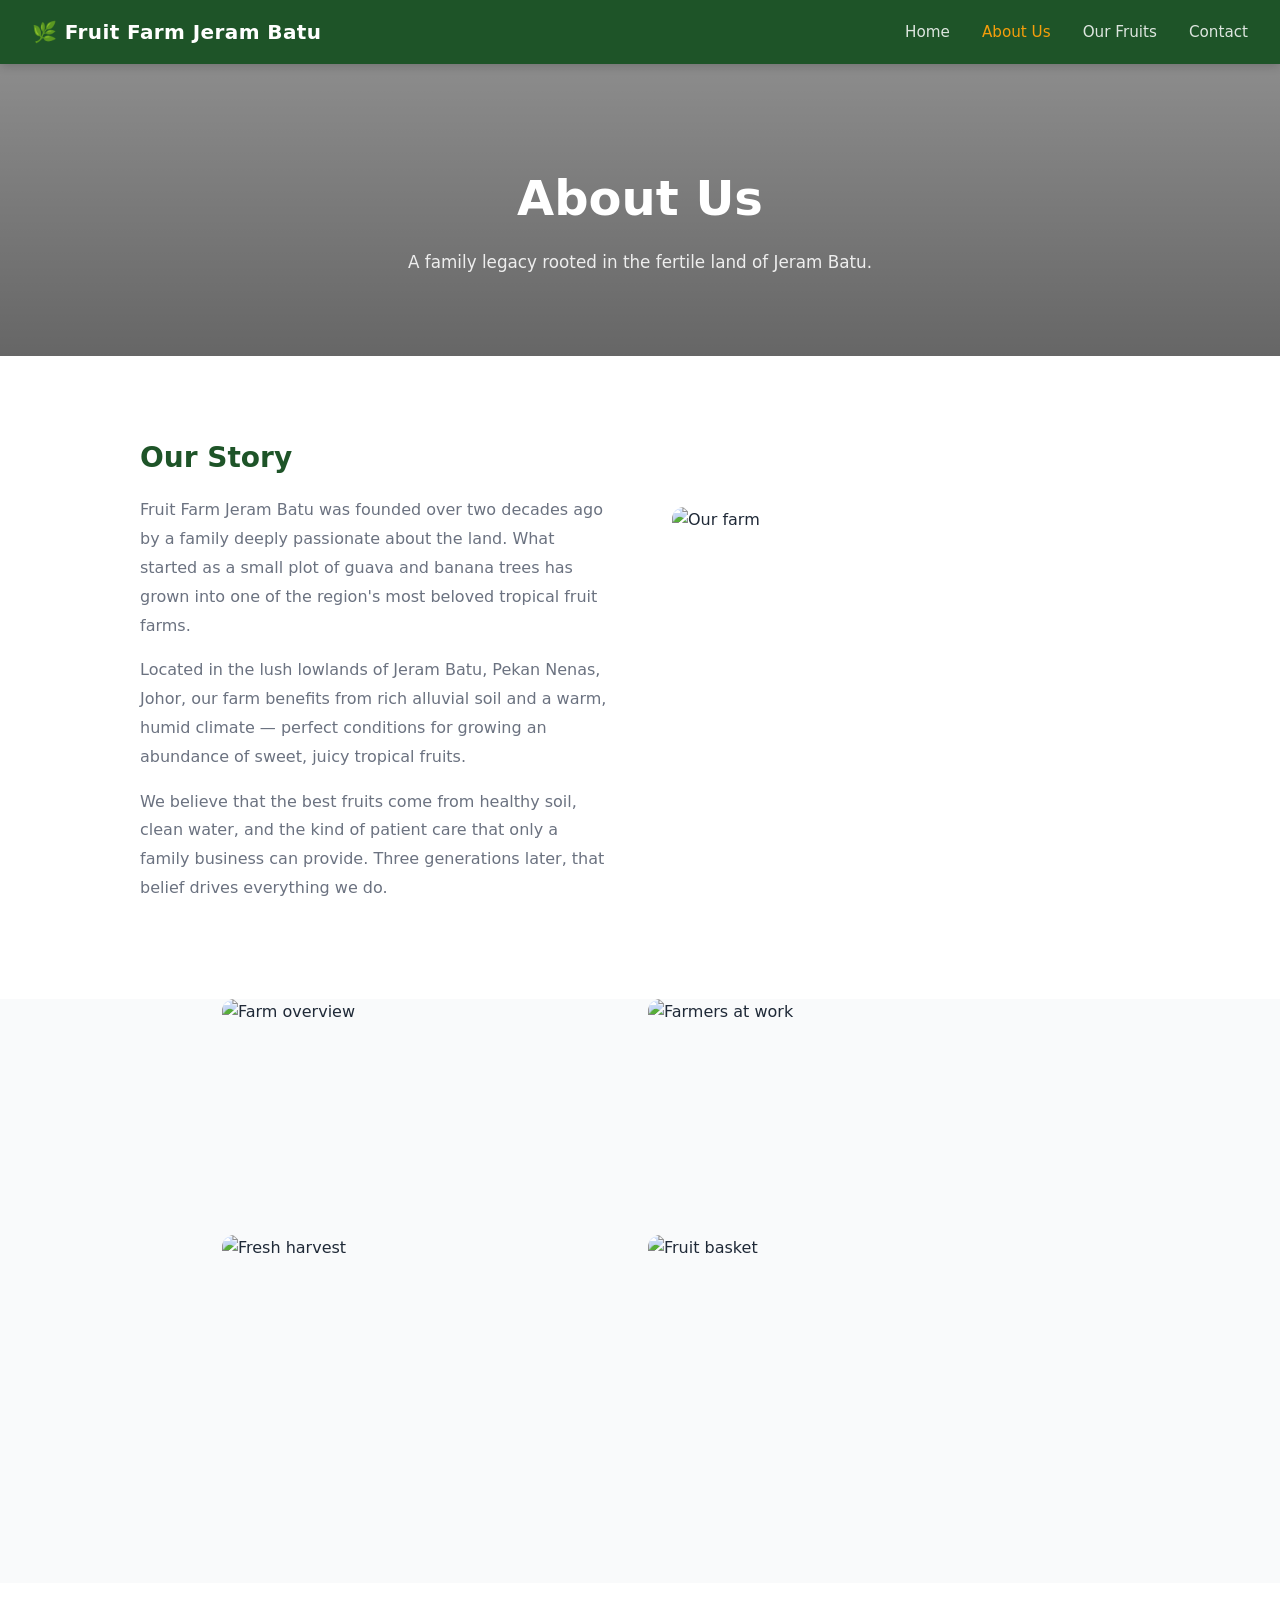
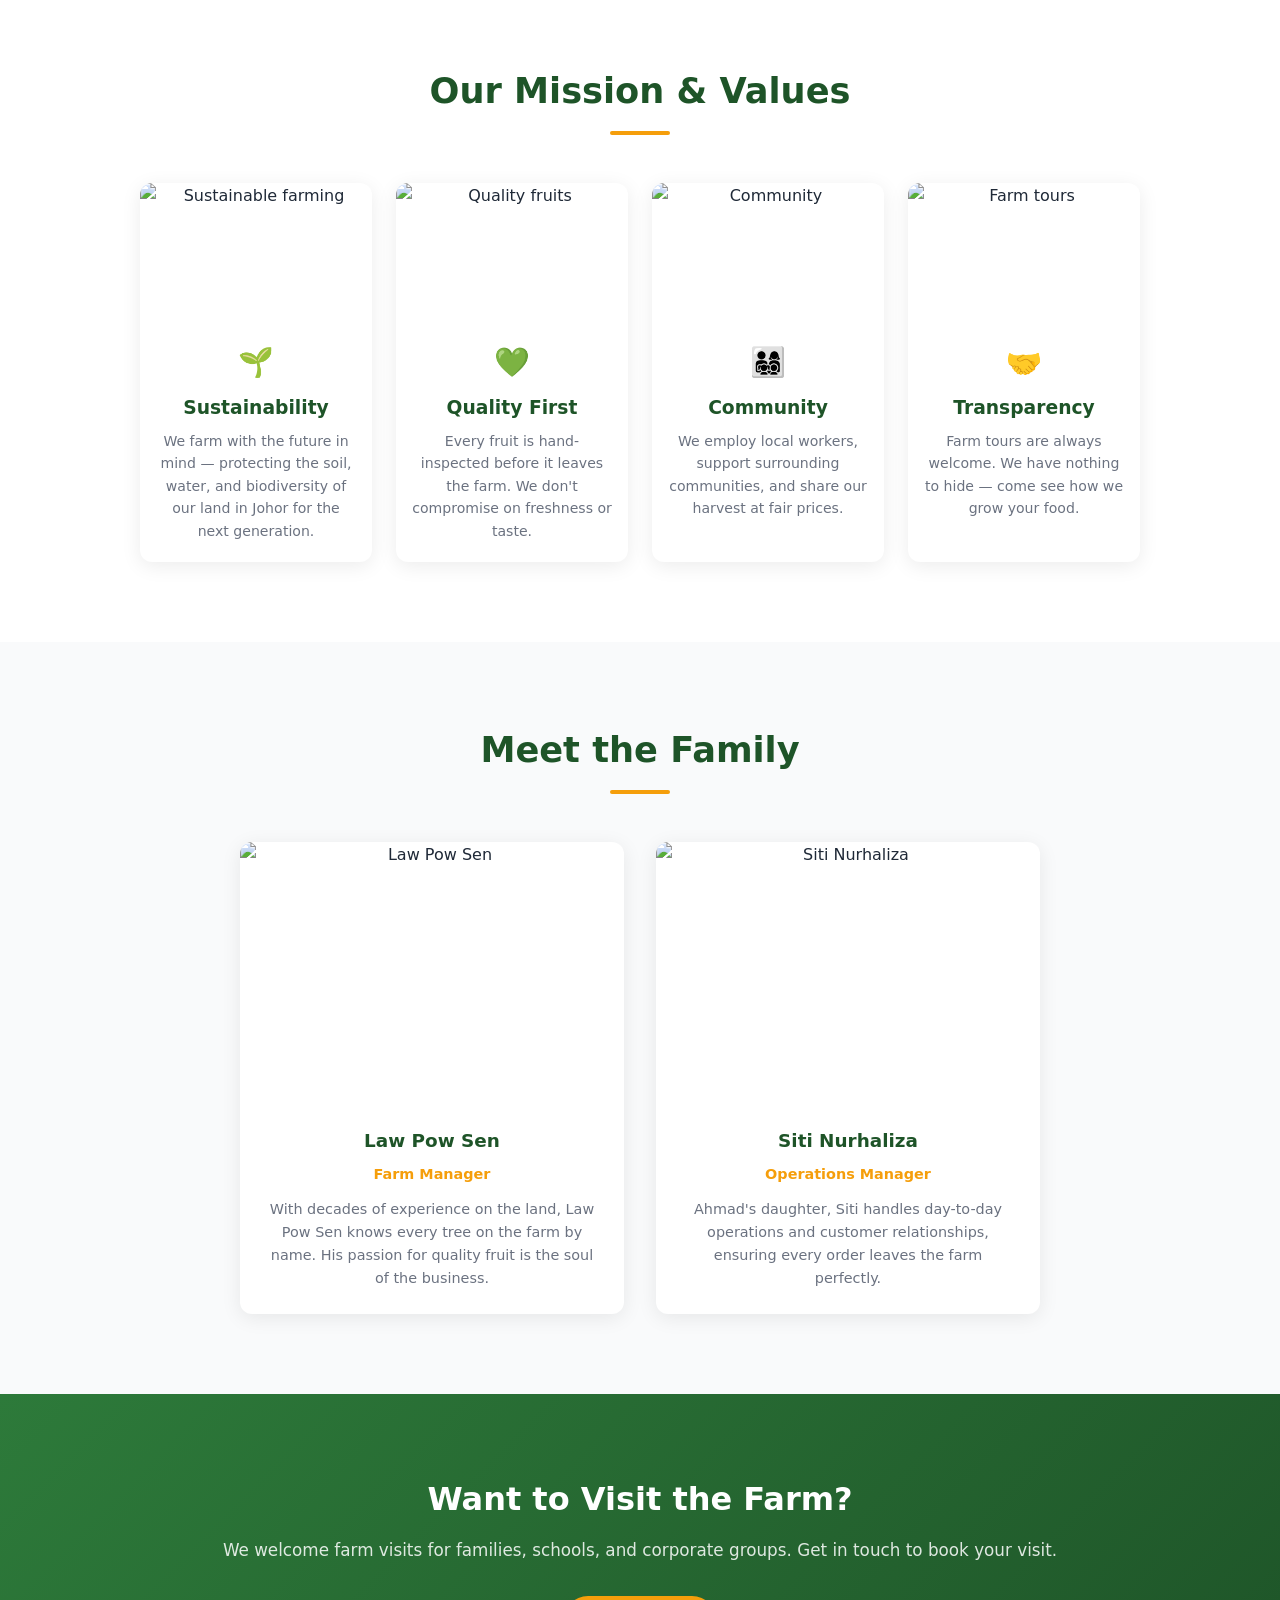
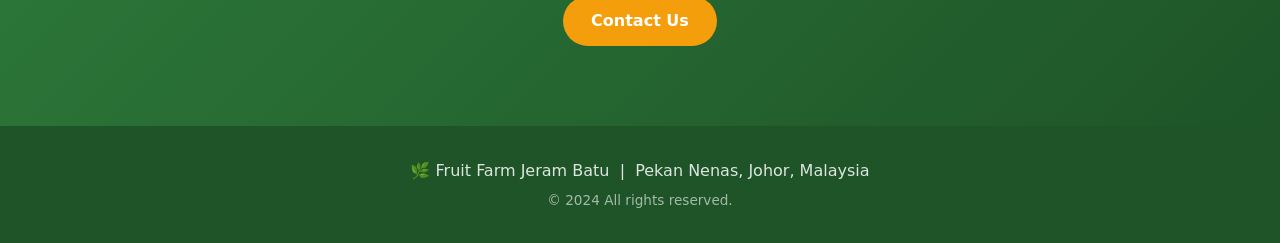
==== commit c27b28f9: "fix: update farm address, location and contact person details - Address updated to Lot 5173 TL JJB 6" ====
--- a/about.html
+++ b/about.html
@@ -33,7 +33,7 @@
       <div class="about-text">
         <h2>Our Story</h2>
         <p>Fruit Farm Jeram Batu was founded over two decades ago by a family deeply passionate about the land. What started as a small plot of guava and banana trees has grown into one of the region's most beloved tropical fruit farms.</p>
-        <p>Located in the lush lowlands of Jeram Batu, Selangor, our farm benefits from rich alluvial soil and a warm, humid climate — perfect conditions for growing an abundance of sweet, juicy tropical fruits.</p>
+        <p>Located in the lush lowlands of Jeram Batu, Pekan Nenas, Johor, our farm benefits from rich alluvial soil and a warm, humid climate — perfect conditions for growing an abundance of sweet, juicy tropical fruits.</p>
         <p>We believe that the best fruits come from healthy soil, clean water, and the kind of patient care that only a family business can provide. Three generations later, that belief drives everything we do.</p>
       </div>
       <div class="about-visual">
@@ -60,7 +60,7 @@
         <img src="https://images.unsplash.com/photo-1500651230702-0e2d8a49d4ad?w=400&auto=format&fit=crop" alt="Sustainable farming" class="value-img" />
         <div class="icon">🌱</div>
         <h3>Sustainability</h3>
-        <p>We farm with the future in mind — protecting the soil, water, and biodiversity of Jeram Batu for the next generation.</p>
+        <p>We farm with the future in mind — protecting the soil, water, and biodiversity of our land in Johor for the next generation.</p>
       </div>
       <div class="value-item">
         <img src="https://images.unsplash.com/photo-1550258987-190a2d41a8ba?w=400&auto=format&fit=crop" alt="Quality fruits" class="value-img" />
@@ -88,11 +88,11 @@
     <h2 class="section-title">Meet the Family</h2>
     <div class="team-grid">
       <div class="team-card">
-        <img src="https://images.unsplash.com/photo-1607990281513-2c110a25bd8c?w=400&auto=format&fit=crop" alt="Ahmad bin Razali" class="team-photo" />
+        <img src="https://images.unsplash.com/photo-1607990281513-2c110a25bd8c?w=400&auto=format&fit=crop" alt="Law Pow Sen" class="team-photo" />
         <div class="team-info">
-          <h3>Ahmad bin Razali</h3>
-          <span class="team-role">Founder & Head Farmer</span>
-          <p>With 30 years on the land, Ahmad knows every tree on the farm by name. His passion for quality fruit is the soul of the business.</p>
+          <h3>Law Pow Sen</h3>
+          <span class="team-role">Farm Manager</span>
+          <p>With decades of experience on the land, Law Pow Sen knows every tree on the farm by name. His passion for quality fruit is the soul of the business.</p>
         </div>
       </div>
       <div class="team-card">
@@ -115,7 +115,7 @@
   </section>
 
   <footer class="footer">
-    <p>🌿 Fruit Farm Jeram Batu &nbsp;|&nbsp; Jeram Batu, Selangor, Malaysia</p>
+    <p>🌿 Fruit Farm Jeram Batu &nbsp;|&nbsp; Pekan Nenas, Johor, Malaysia</p>
     <p style="margin-top:0.4rem;font-size:0.85rem;opacity:0.7;">© 2024 All rights reserved.</p>
   </footer>
 
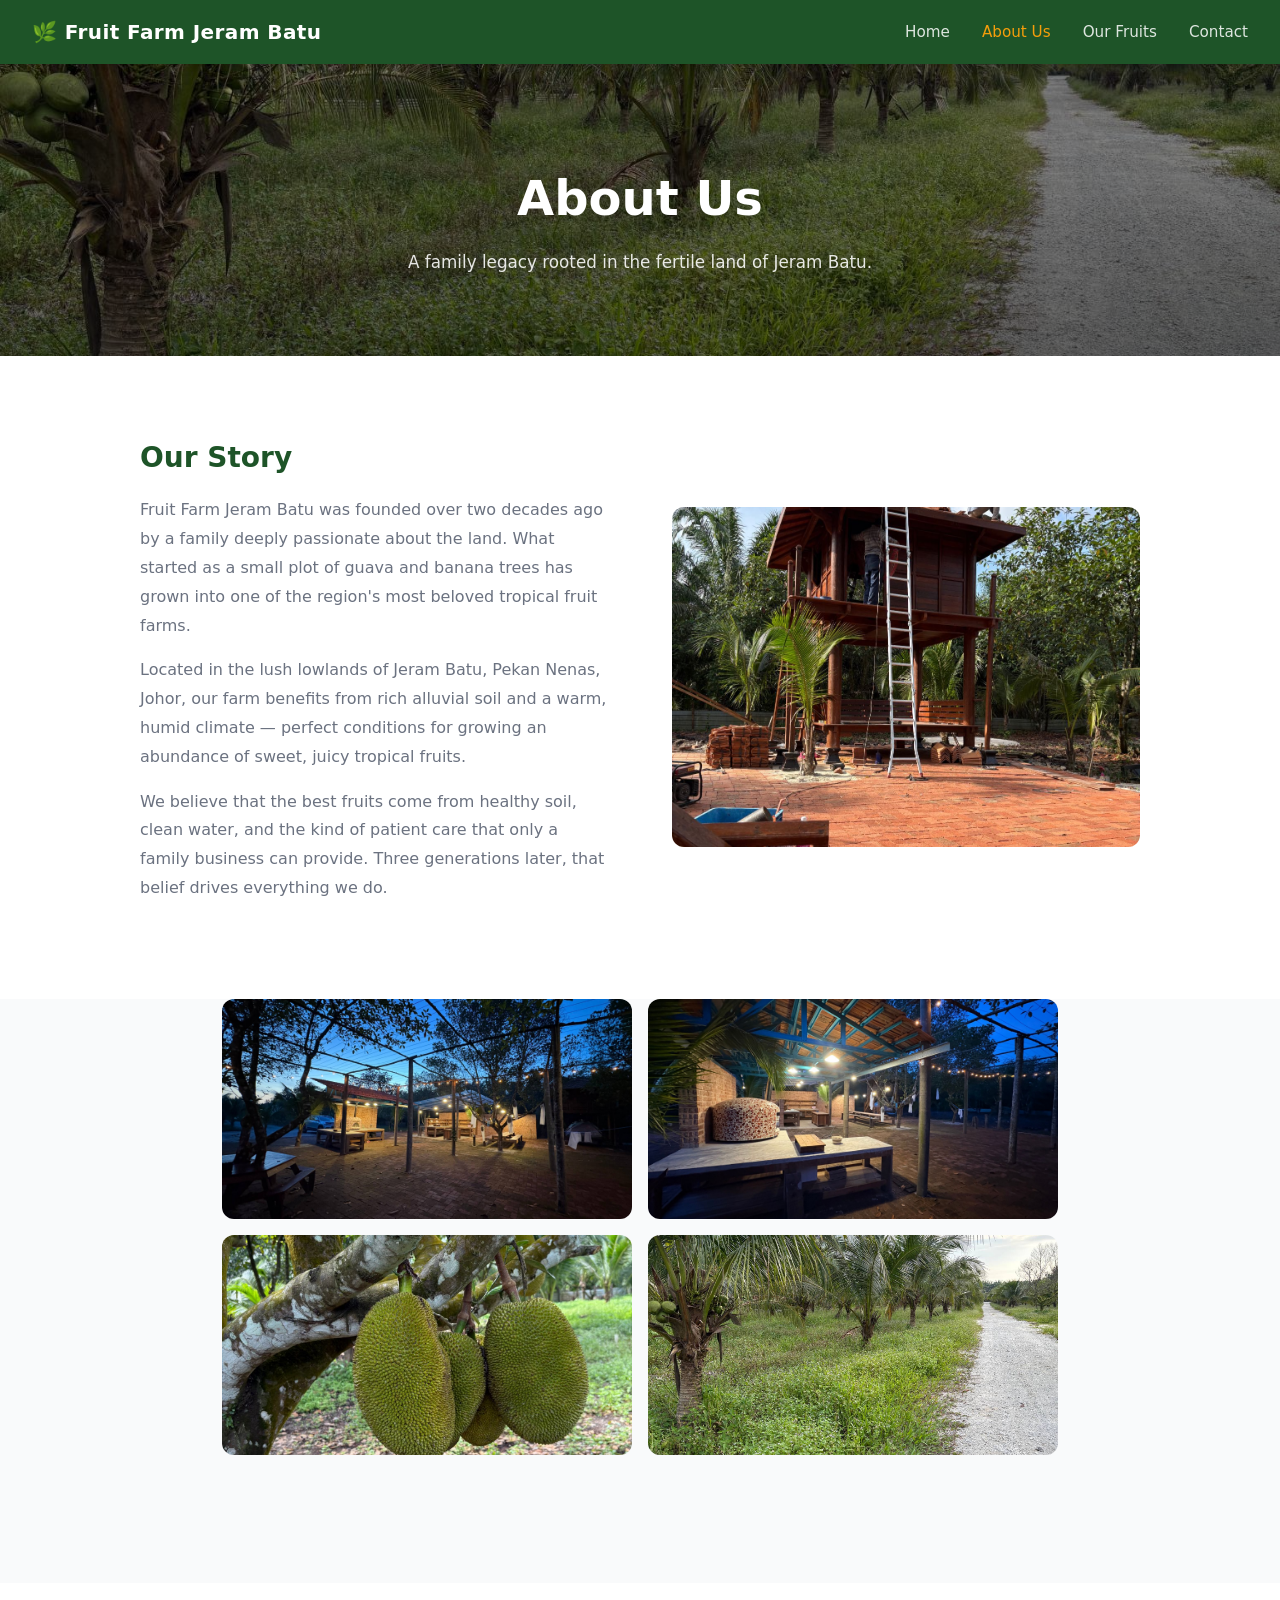
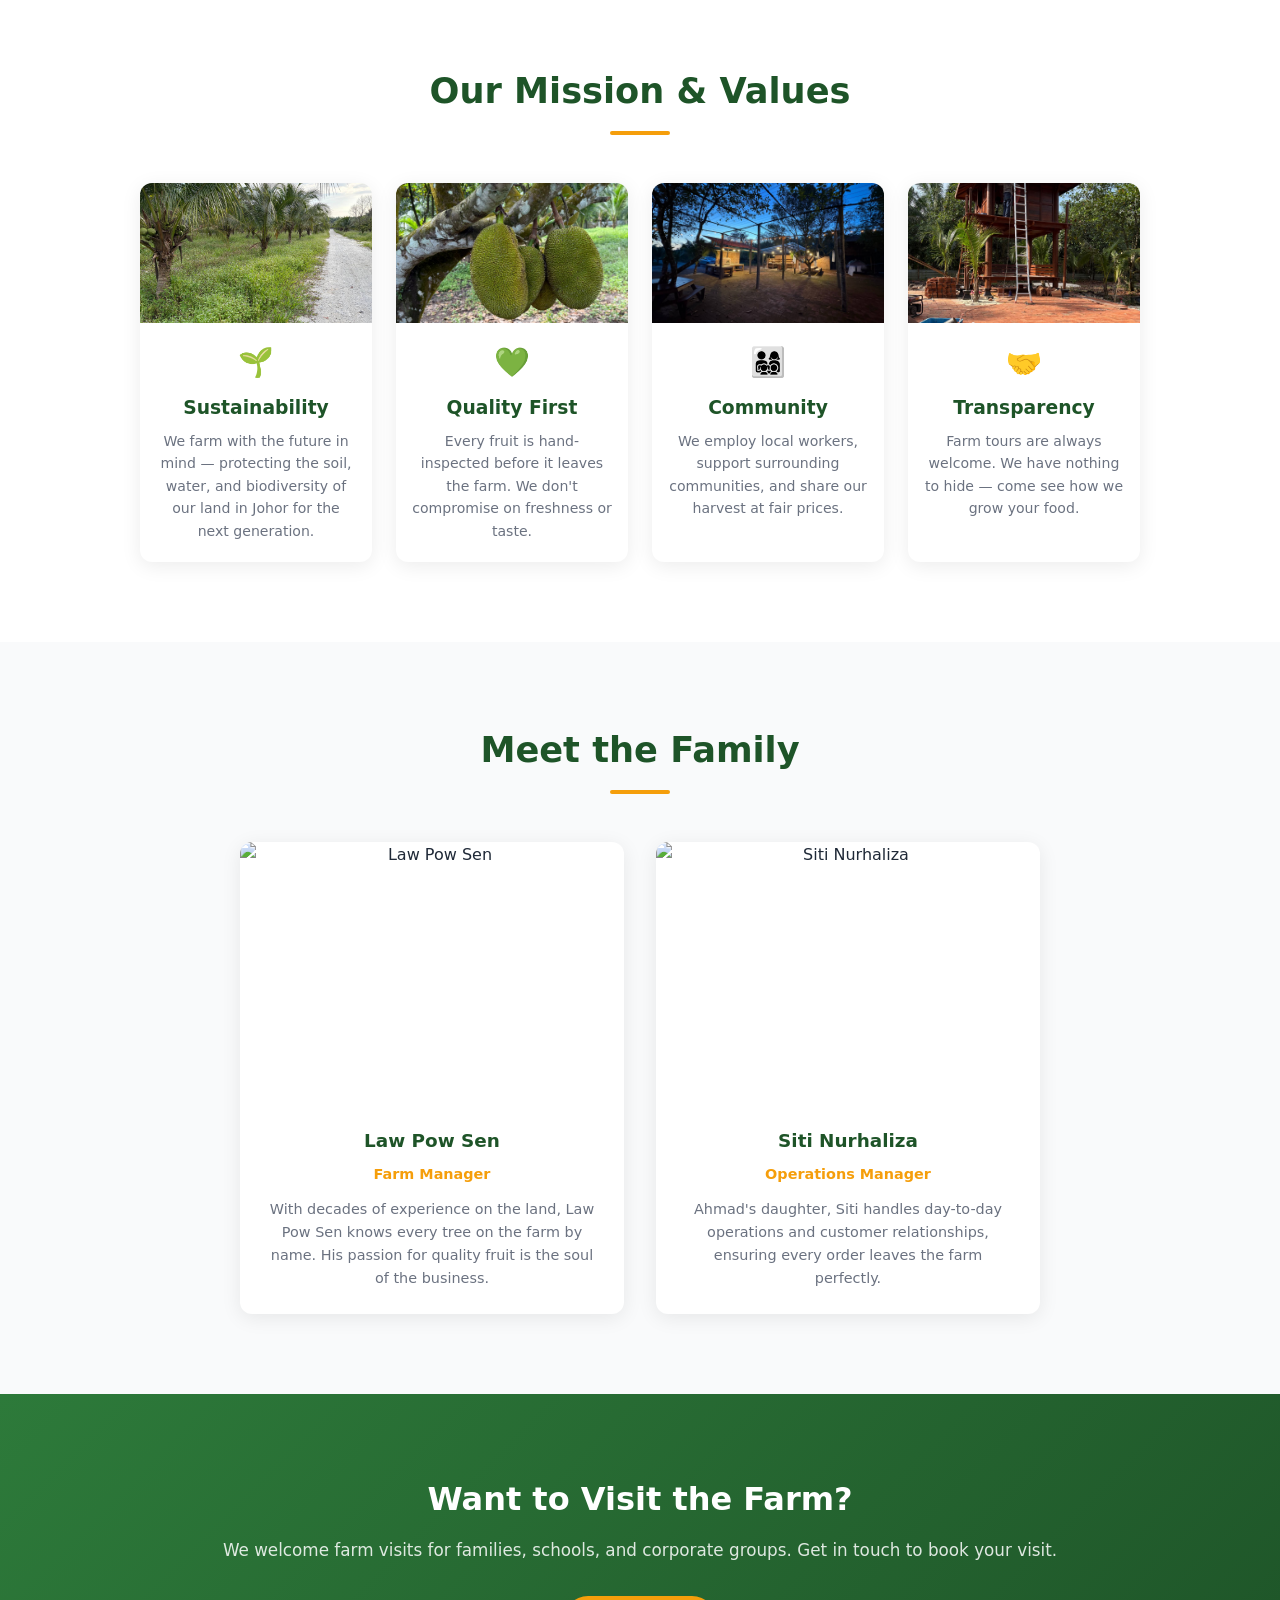
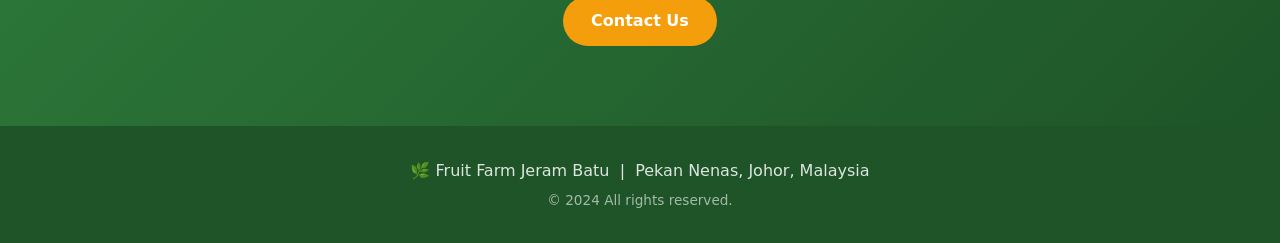
==== commit da9a8cf4: "feat: replace stock photos with real farm photos throughout website - All page heroes now use real f" ====
--- a/about.html
+++ b/about.html
@@ -19,7 +19,7 @@
   </nav>
 
   <!-- Page hero with photo -->
-  <section class="page-hero" style="background-image:url('https://images.unsplash.com/photo-1500651230702-0e2d8a49d4ad?w=1600&auto=format&fit=crop');">
+  <section class="page-hero" style="background-image:url('photo-coconut-road.jpg');">
     <div class="hero-overlay"></div>
     <div style="position:relative;">
       <h1>About Us</h1>
@@ -37,7 +37,7 @@
         <p>We believe that the best fruits come from healthy soil, clean water, and the kind of patient care that only a family business can provide. Three generations later, that belief drives everything we do.</p>
       </div>
       <div class="about-visual">
-        <img src="https://images.unsplash.com/photo-1464226184884-fa280b87c399?w=700&auto=format&fit=crop" alt="Our farm" style="width:100%;height:340px;object-fit:cover;border-radius:12px;" />
+        <img src="photo-hut.jpg" alt="Our farm" style="width:100%;height:340px;object-fit:cover;border-radius:12px;" />
       </div>
     </div>
   </section>
@@ -45,10 +45,10 @@
   <!-- Farm photo grid -->
   <section class="section bg-light" style="padding-top:0;">
     <div class="farm-photo-grid">
-      <img src="https://images.unsplash.com/photo-1416879595882-3373a0480b5b?w=800&auto=format&fit=crop" alt="Farm overview" />
-      <img src="https://images.unsplash.com/photo-1586771107445-d3ca888129ff?w=800&auto=format&fit=crop" alt="Farmers at work" />
-      <img src="https://images.unsplash.com/photo-1550258987-190a2d41a8ba?w=800&auto=format&fit=crop" alt="Fresh harvest" />
-      <img src="https://images.unsplash.com/photo-1560493676-04071c5f467b?w=800&auto=format&fit=crop" alt="Fruit basket" />
+      <img src="photo-farm-night.jpg" alt="Farm at dusk" />
+      <img src="photo-farm-oven.jpg" alt="Farm outdoor kitchen" />
+      <img src="photo-jackfruit.jpg" alt="Jackfruit on the tree" />
+      <img src="photo-coconut-road.jpg" alt="Coconut grove" />
     </div>
   </section>
 
@@ -57,25 +57,25 @@
     <h2 class="section-title">Our Mission & Values</h2>
     <div class="values-grid">
       <div class="value-item">
-        <img src="https://images.unsplash.com/photo-1500651230702-0e2d8a49d4ad?w=400&auto=format&fit=crop" alt="Sustainable farming" class="value-img" />
+        <img src="photo-coconut-road.jpg" alt="Sustainable farming" class="value-img" />
         <div class="icon">🌱</div>
         <h3>Sustainability</h3>
         <p>We farm with the future in mind — protecting the soil, water, and biodiversity of our land in Johor for the next generation.</p>
       </div>
       <div class="value-item">
-        <img src="https://images.unsplash.com/photo-1550258987-190a2d41a8ba?w=400&auto=format&fit=crop" alt="Quality fruits" class="value-img" />
+        <img src="photo-jackfruit.jpg" alt="Quality fruits" class="value-img" />
         <div class="icon">💚</div>
         <h3>Quality First</h3>
         <p>Every fruit is hand-inspected before it leaves the farm. We don't compromise on freshness or taste.</p>
       </div>
       <div class="value-item">
-        <img src="https://images.unsplash.com/photo-1573497019940-1c28c88b4f3e?w=400&auto=format&fit=crop" alt="Community" class="value-img" />
+        <img src="photo-farm-night.jpg" alt="Community" class="value-img" />
         <div class="icon">👨‍👩‍👧‍👦</div>
         <h3>Community</h3>
         <p>We employ local workers, support surrounding communities, and share our harvest at fair prices.</p>
       </div>
       <div class="value-item">
-        <img src="https://images.unsplash.com/photo-1506905925346-21bda4d32df4?w=400&auto=format&fit=crop" alt="Farm tours" class="value-img" />
+        <img src="photo-hut.jpg" alt="Farm tours" class="value-img" />
         <div class="icon">🤝</div>
         <h3>Transparency</h3>
         <p>Farm tours are always welcome. We have nothing to hide — come see how we grow your food.</p>
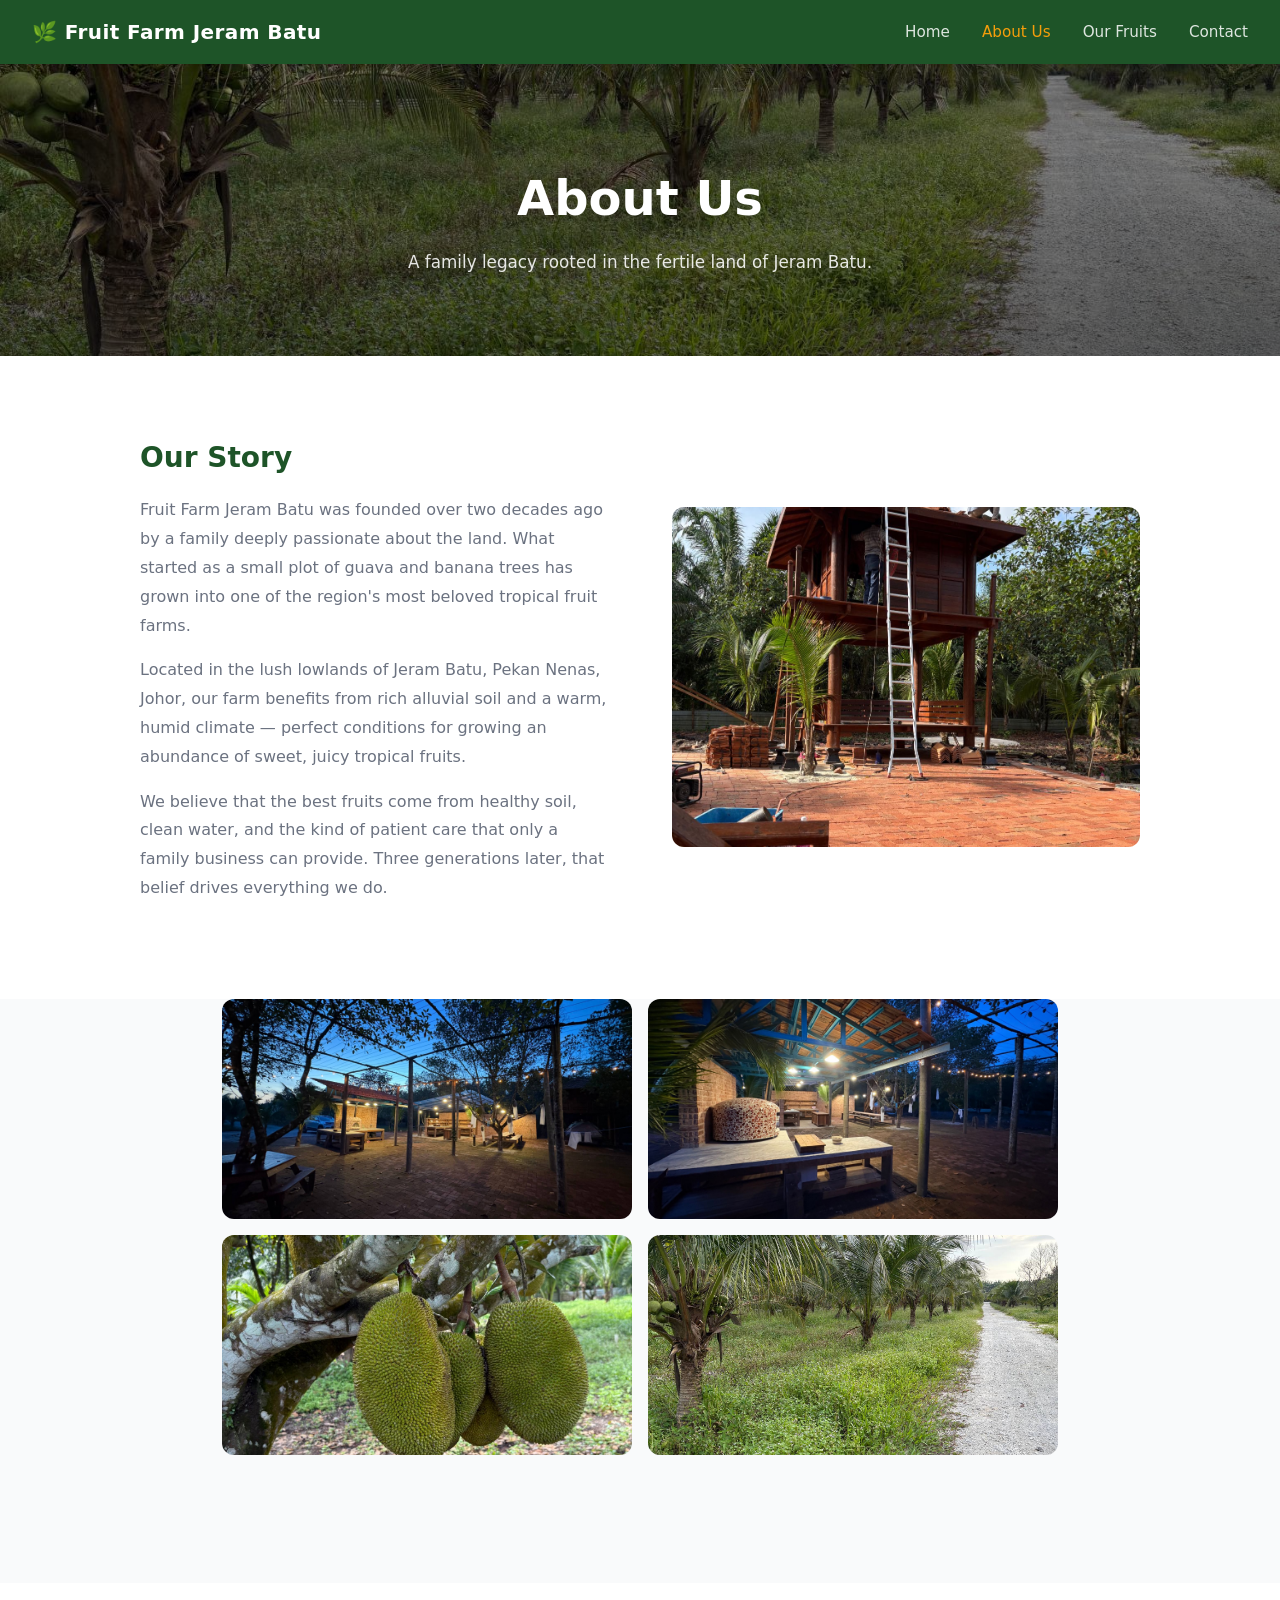
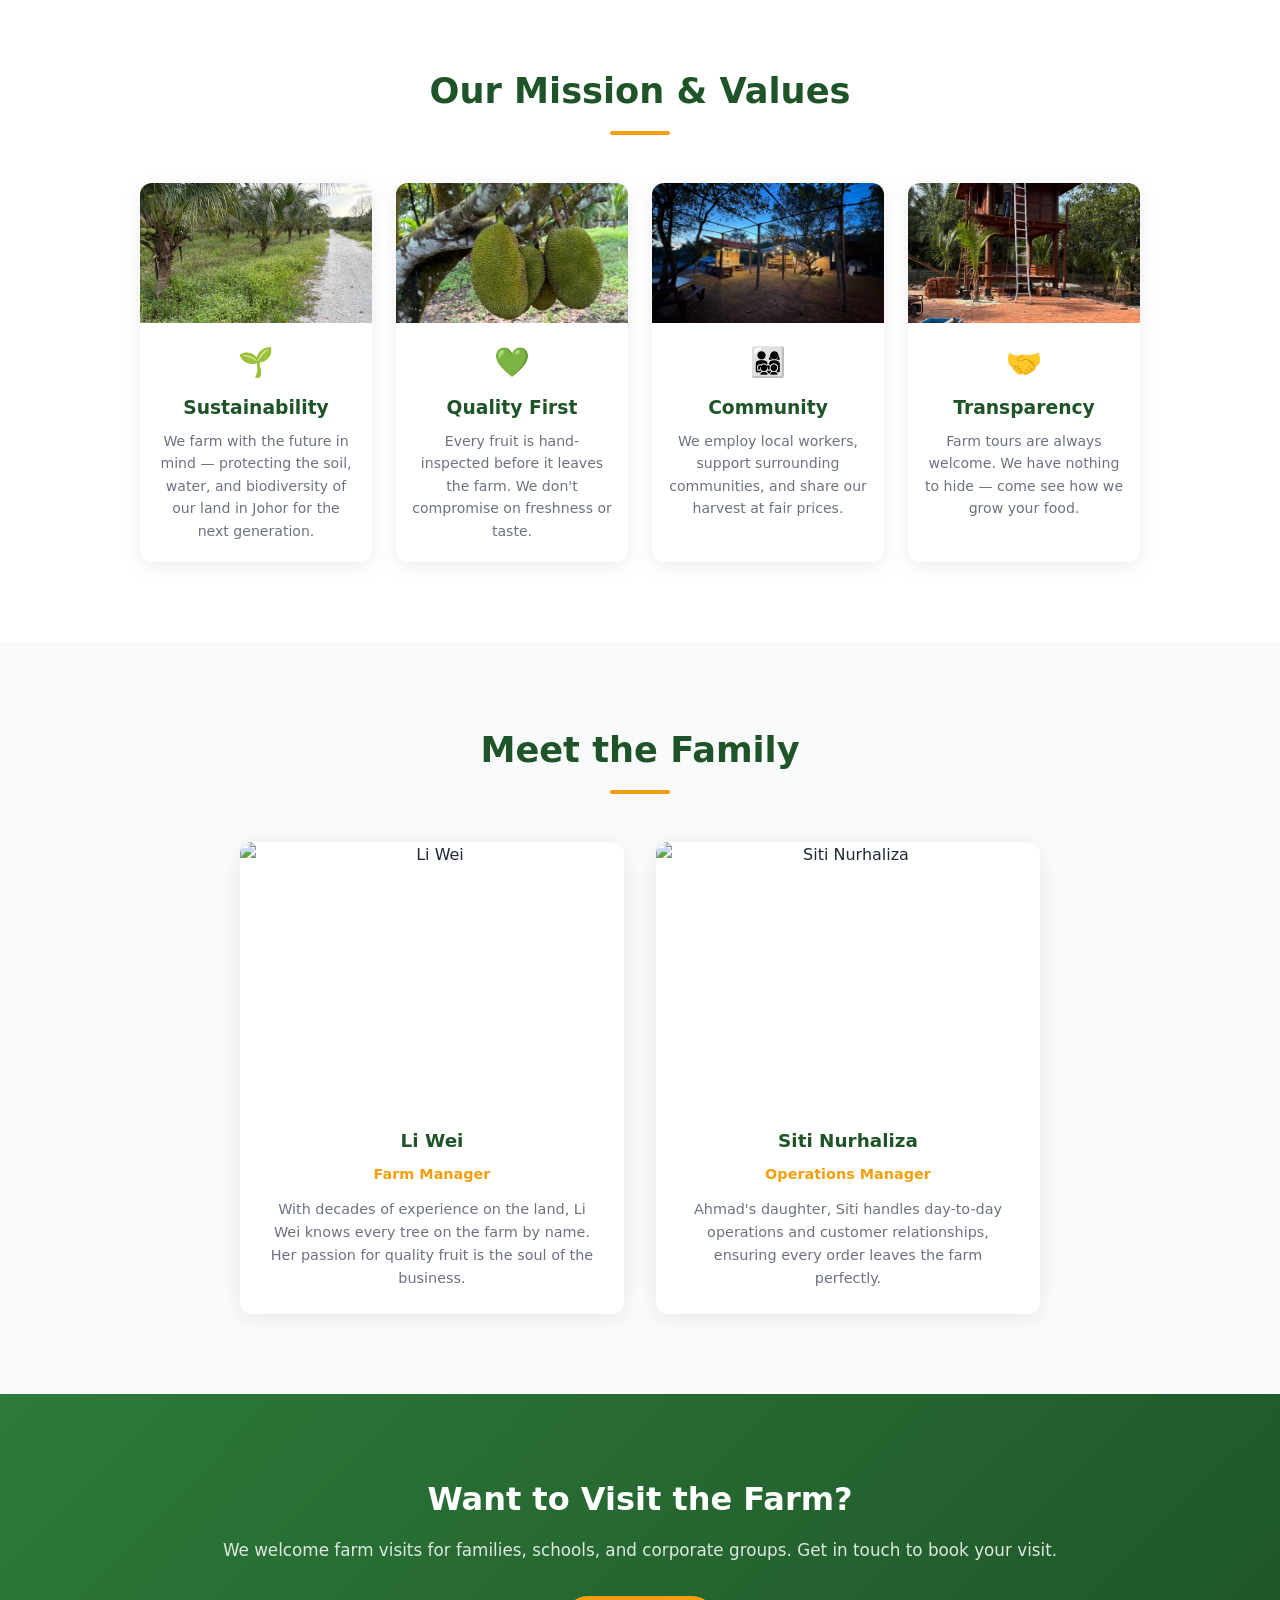
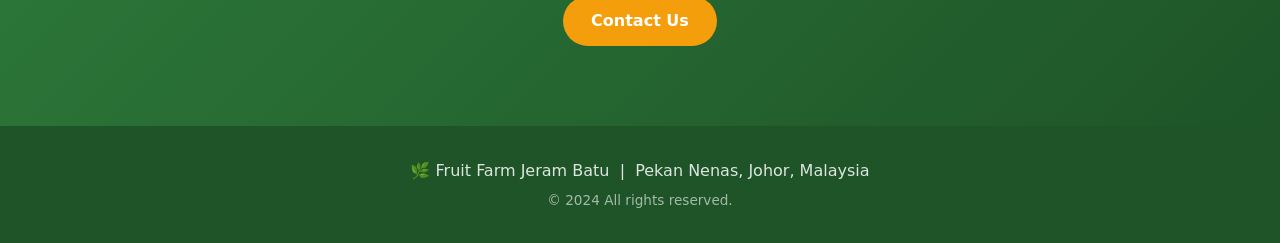
==== commit a2645e39: "fix: rename contact person to Li Wei Co-Authored-By: Claude Sonnet 4.6 <noreply@anthropic.com>" ====
--- a/about.html
+++ b/about.html
@@ -88,11 +88,11 @@
     <h2 class="section-title">Meet the Family</h2>
     <div class="team-grid">
       <div class="team-card">
-        <img src="https://images.unsplash.com/photo-1607990281513-2c110a25bd8c?w=400&auto=format&fit=crop" alt="Law Pow Sen" class="team-photo" />
+        <img src="https://images.unsplash.com/photo-1607990281513-2c110a25bd8c?w=400&auto=format&fit=crop" alt="Li Wei" class="team-photo" />
         <div class="team-info">
-          <h3>Law Pow Sen</h3>
+          <h3>Li Wei</h3>
           <span class="team-role">Farm Manager</span>
-          <p>With decades of experience on the land, Law Pow Sen knows every tree on the farm by name. His passion for quality fruit is the soul of the business.</p>
+          <p>With decades of experience on the land, Li Wei knows every tree on the farm by name. Her passion for quality fruit is the soul of the business.</p>
         </div>
       </div>
       <div class="team-card">
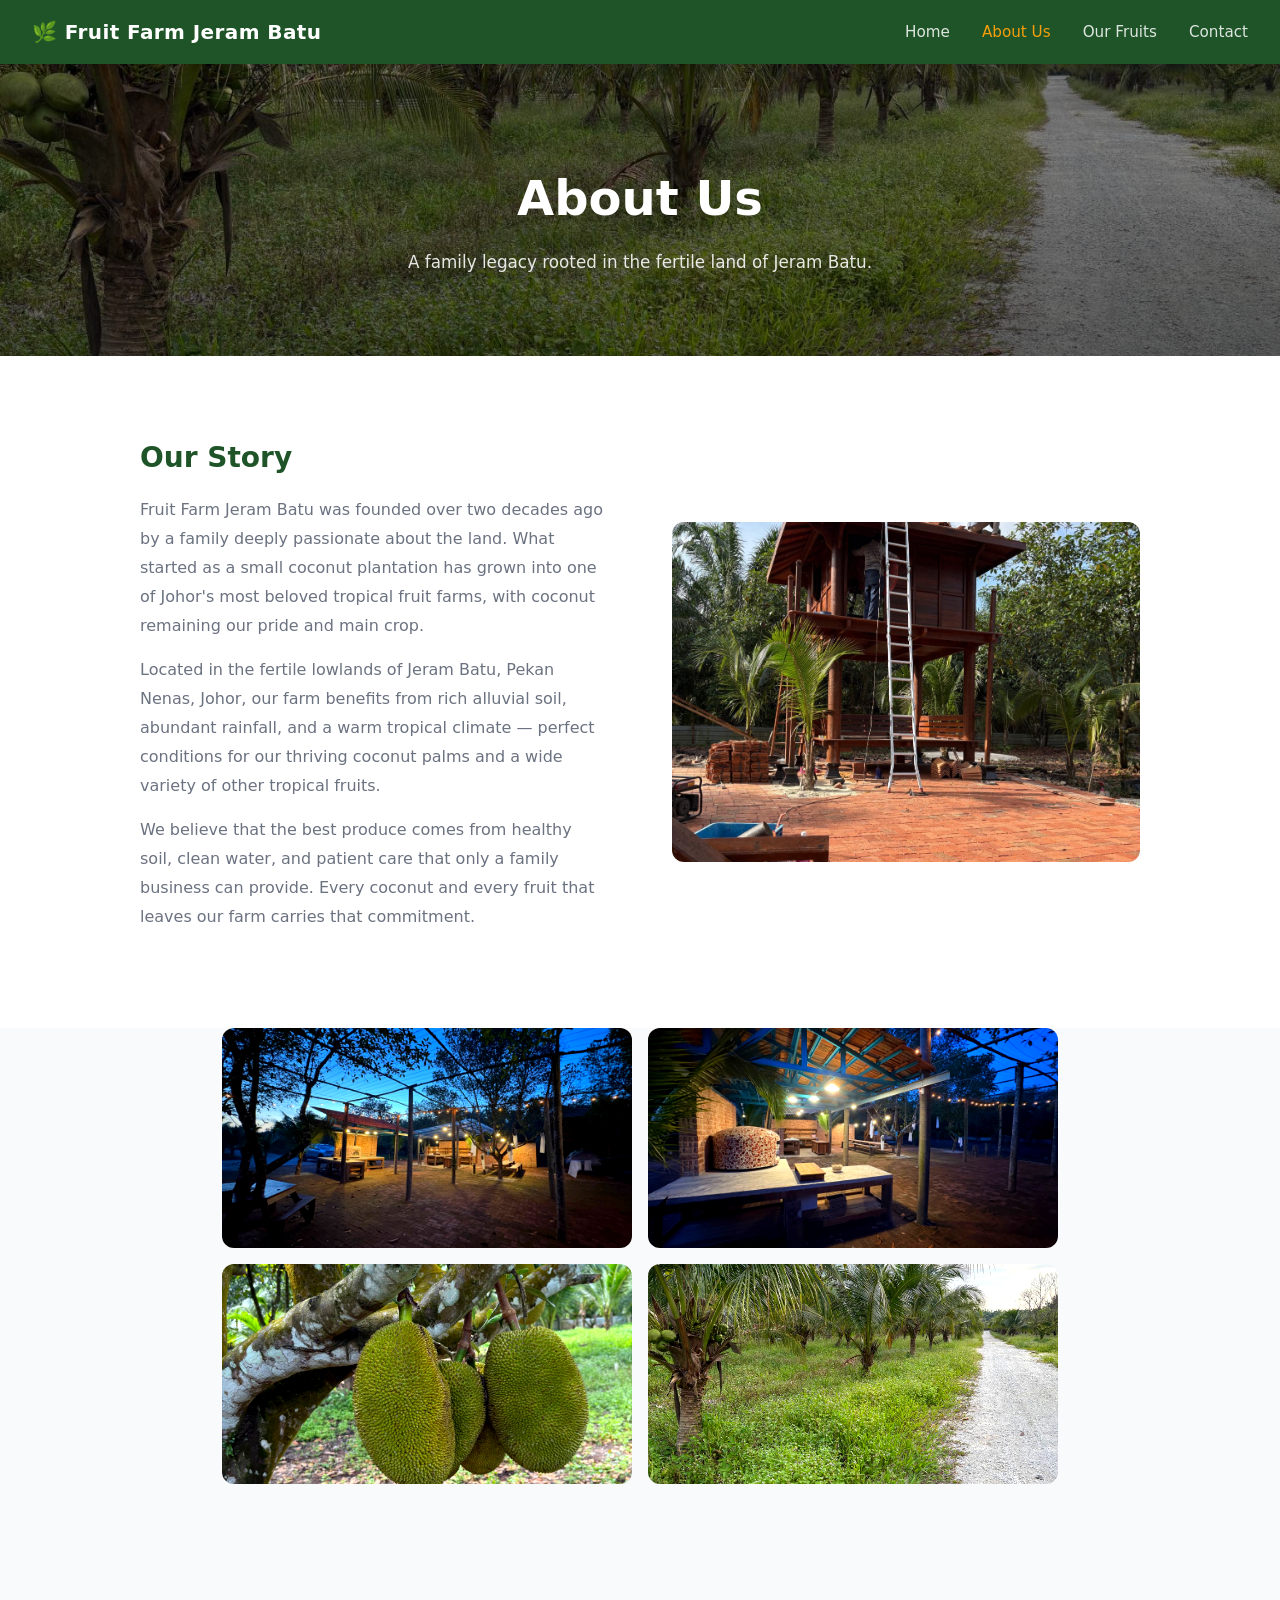
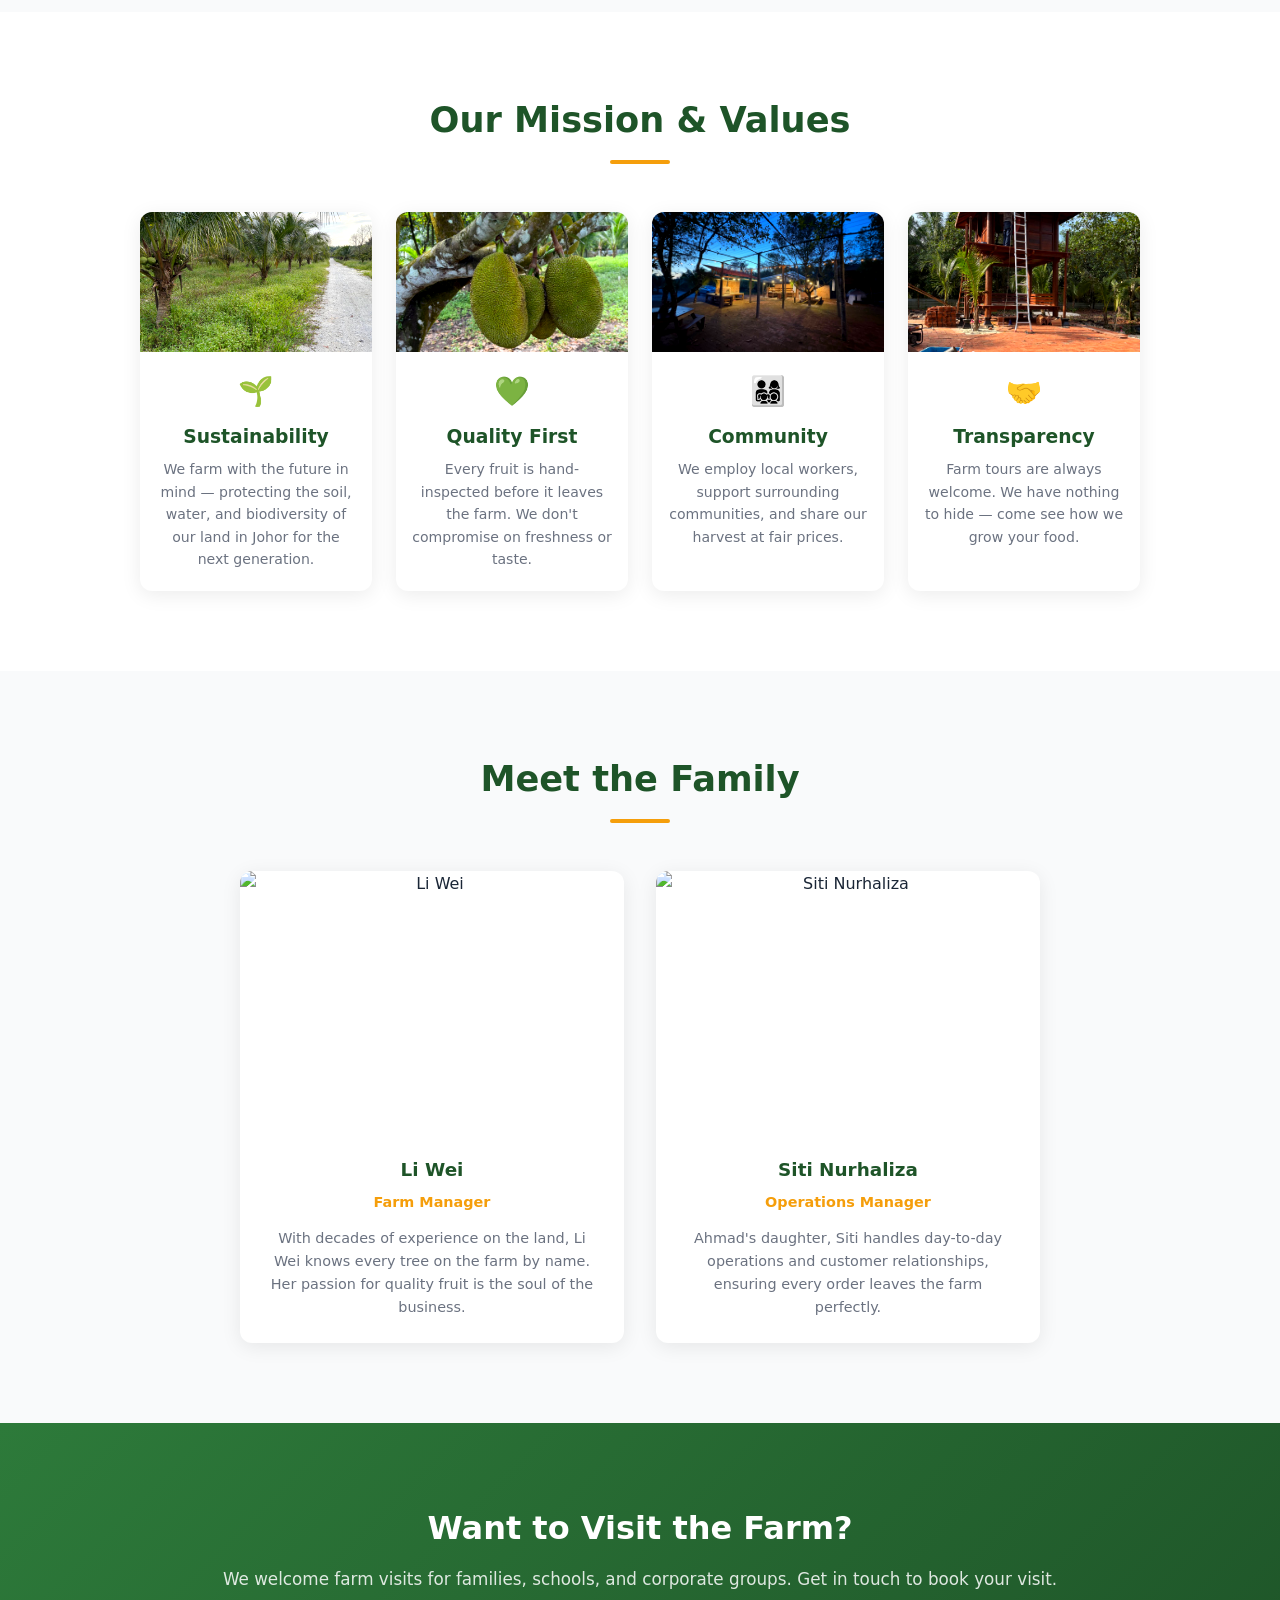
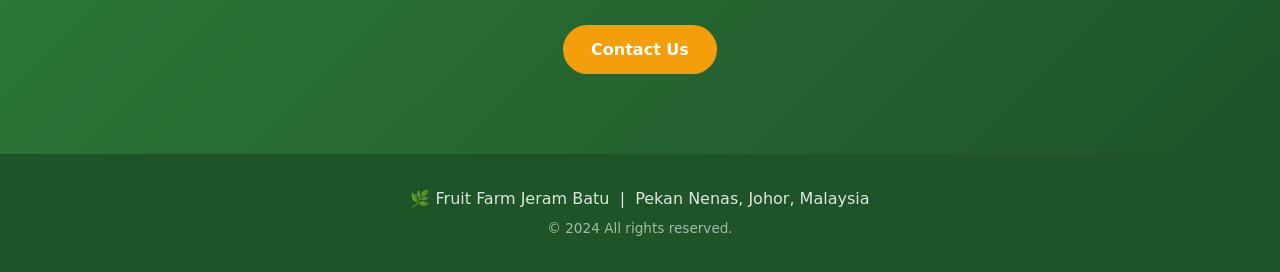
==== commit 8286dac0: "feat: feature coconut as main crop and enhance all photos - Hero headline updated to highlight cocon" ====
--- a/about.html
+++ b/about.html
@@ -32,9 +32,9 @@
     <div class="about-grid">
       <div class="about-text">
         <h2>Our Story</h2>
-        <p>Fruit Farm Jeram Batu was founded over two decades ago by a family deeply passionate about the land. What started as a small plot of guava and banana trees has grown into one of the region's most beloved tropical fruit farms.</p>
-        <p>Located in the lush lowlands of Jeram Batu, Pekan Nenas, Johor, our farm benefits from rich alluvial soil and a warm, humid climate — perfect conditions for growing an abundance of sweet, juicy tropical fruits.</p>
-        <p>We believe that the best fruits come from healthy soil, clean water, and the kind of patient care that only a family business can provide. Three generations later, that belief drives everything we do.</p>
+        <p>Fruit Farm Jeram Batu was founded over two decades ago by a family deeply passionate about the land. What started as a small coconut plantation has grown into one of Johor's most beloved tropical fruit farms, with coconut remaining our pride and main crop.</p>
+        <p>Located in the fertile lowlands of Jeram Batu, Pekan Nenas, Johor, our farm benefits from rich alluvial soil, abundant rainfall, and a warm tropical climate — perfect conditions for our thriving coconut palms and a wide variety of other tropical fruits.</p>
+        <p>We believe that the best produce comes from healthy soil, clean water, and patient care that only a family business can provide. Every coconut and every fruit that leaves our farm carries that commitment.</p>
       </div>
       <div class="about-visual">
         <img src="photo-hut.jpg" alt="Our farm" style="width:100%;height:340px;object-fit:cover;border-radius:12px;" />
--- a/style.css
+++ b/style.css
@@ -18,6 +18,24 @@
 body { font-family: 'Segoe UI', system-ui, sans-serif; color: var(--text); line-height: 1.6; }
 a { text-decoration: none; color: inherit; }
 img { max-width: 100%; display: block; }
+
+/* ── Photo Enhancement — makes all farm photos look vivid and professional ── */
+.hero { filter: saturate(1.15); }
+.card-img       { filter: contrast(1.08) saturate(1.25) brightness(1.04); transition: filter 0.3s; }
+.card-img:hover { filter: contrast(1.12) saturate(1.35) brightness(1.08); }
+.gallery-strip img       { filter: contrast(1.1) saturate(1.2) brightness(1.03); transition: filter 0.3s, opacity 0.2s; }
+.gallery-strip img:hover { filter: contrast(1.15) saturate(1.4) brightness(1.07); opacity: 1; }
+.fruit-card-img       { filter: contrast(1.1) saturate(1.3) brightness(1.05); transition: filter 0.3s; }
+.fruit-card-img:hover { filter: contrast(1.15) saturate(1.45) brightness(1.08); }
+.photo-banner img { filter: contrast(1.1) saturate(1.2) brightness(0.95); }
+.farm-photo-grid img       { filter: contrast(1.1) saturate(1.25) brightness(1.04); transition: filter 0.3s, transform 0.3s; }
+.farm-photo-grid img:hover { filter: contrast(1.15) saturate(1.4) brightness(1.07); transform: scale(1.02); }
+.value-img       { filter: contrast(1.08) saturate(1.2) brightness(1.03); }
+.fruit-photo     { filter: contrast(1.1) saturate(1.3) brightness(1.04); transition: filter 0.3s; }
+.fruit-photo:hover { filter: contrast(1.15) saturate(1.45) brightness(1.07); }
+.team-photo      { filter: contrast(1.05) saturate(1.1) brightness(1.02); }
+.contact-person-photo { filter: contrast(1.05) saturate(1.1) brightness(1.02); }
+.page-hero       { filter: saturate(1.1); }
 
 /* ── Navbar ── */
 .navbar {
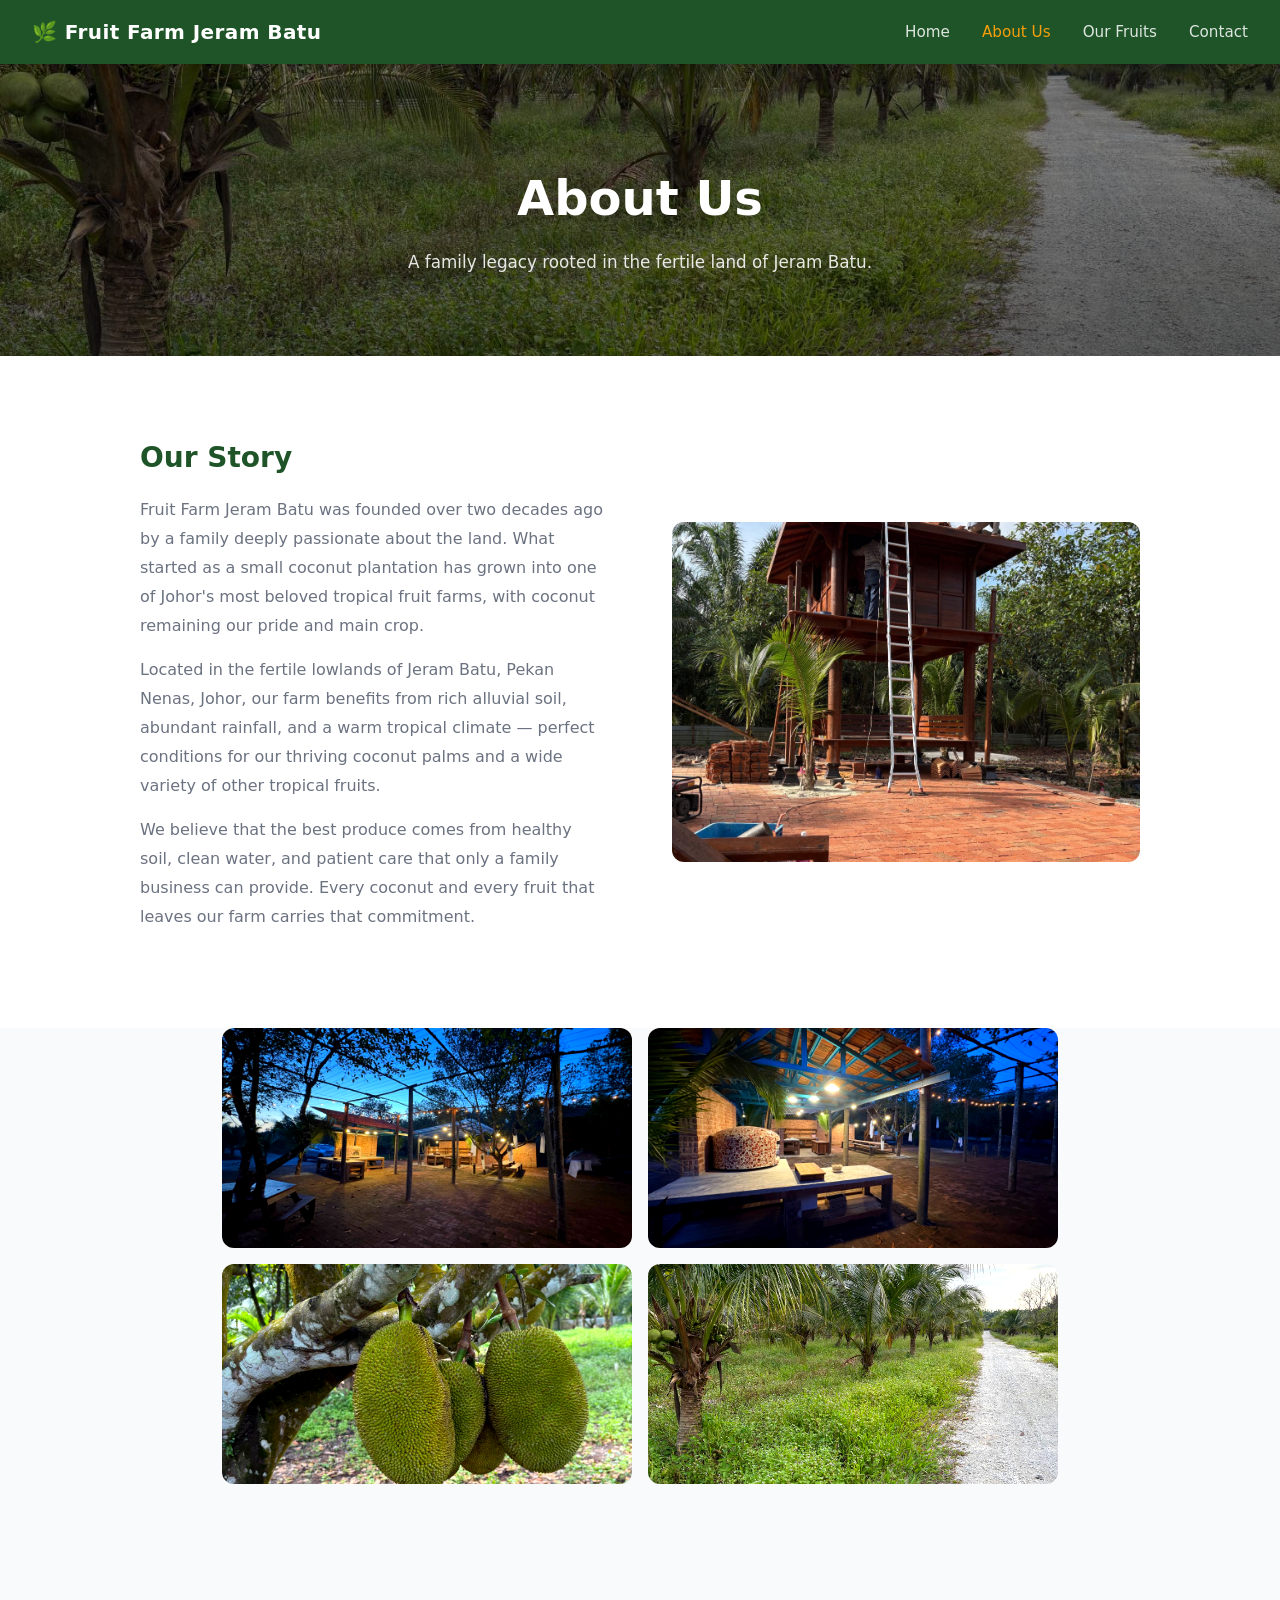
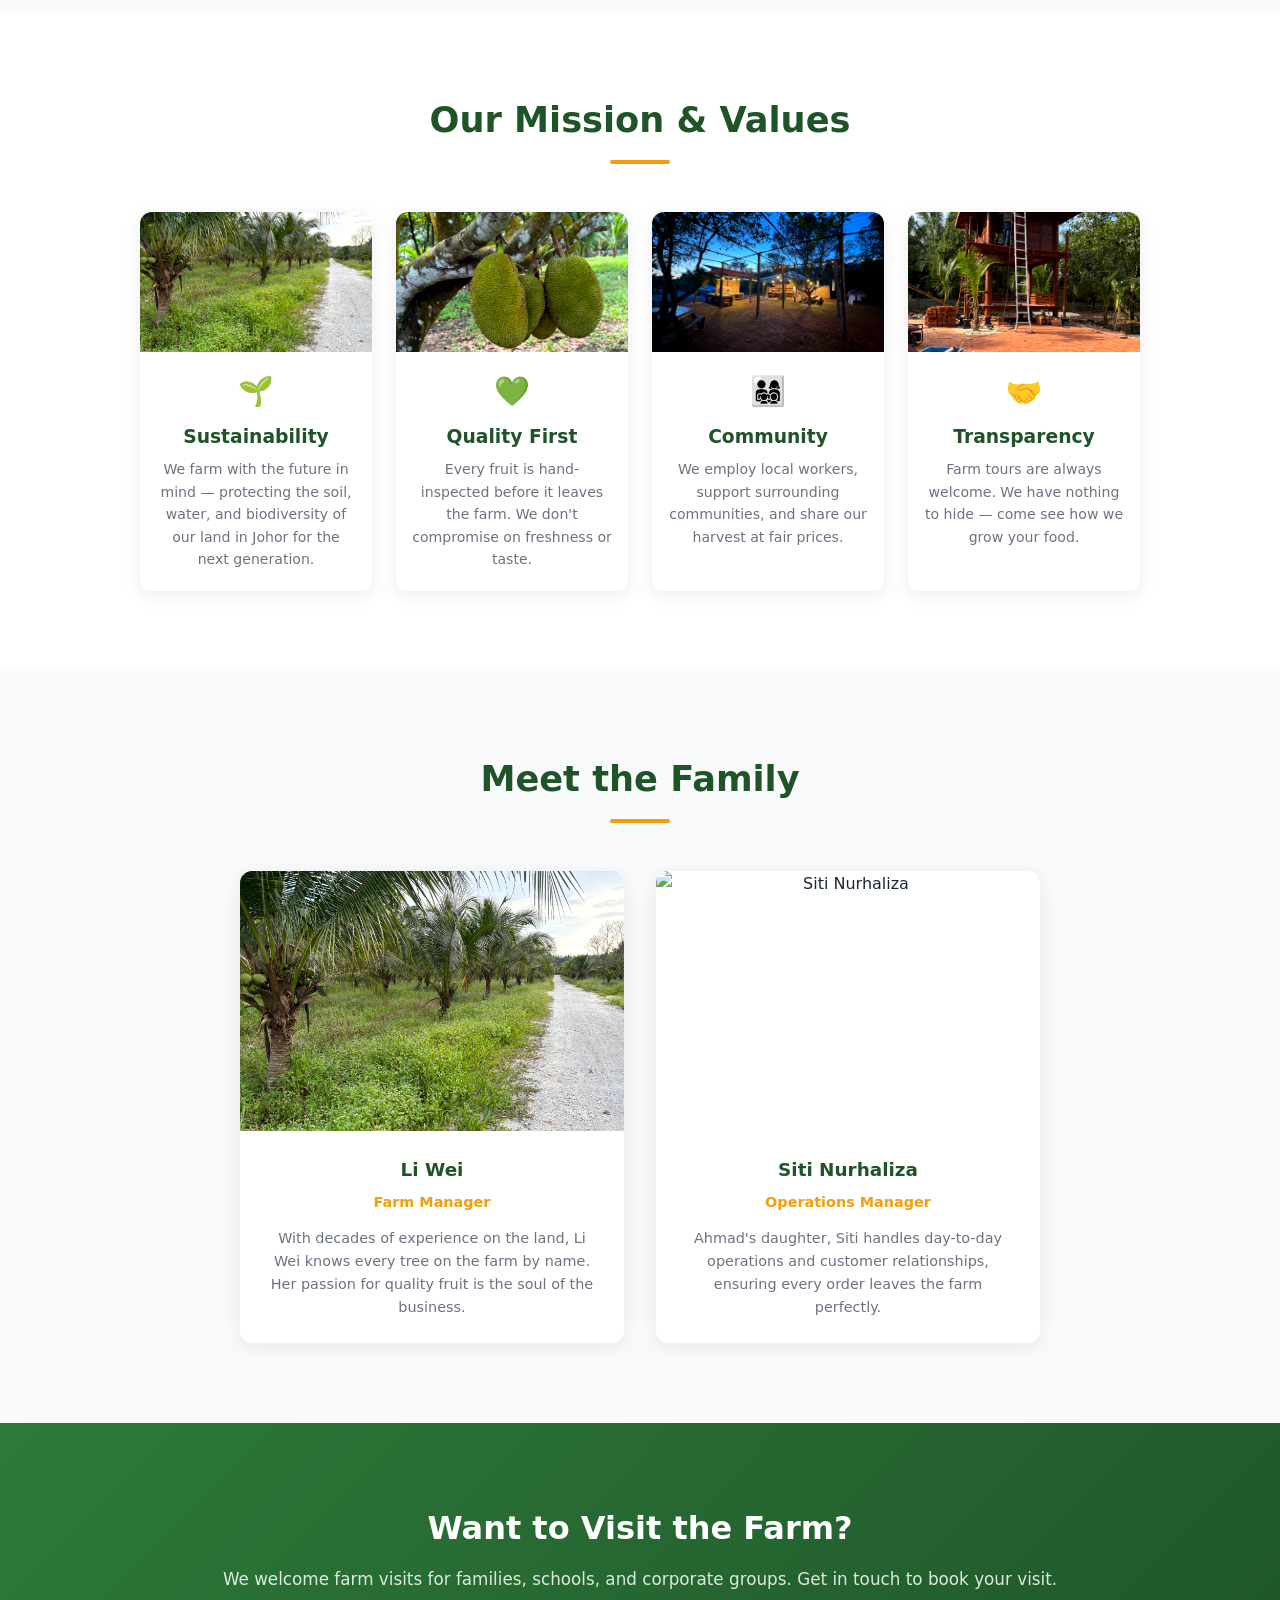
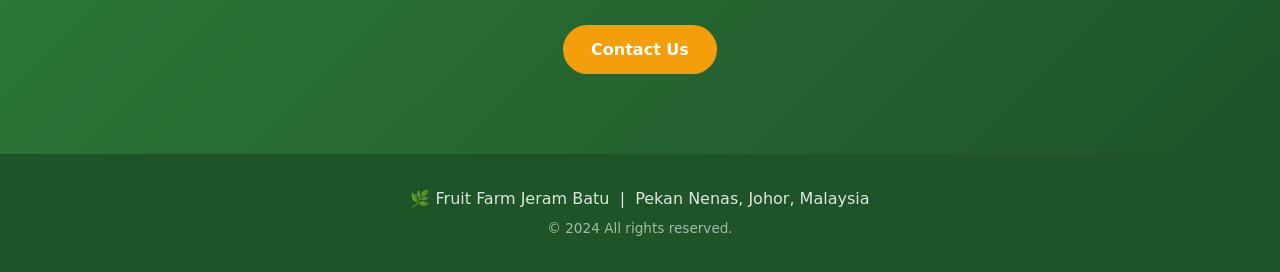
==== commit 5ad541c6: "fix: update contact info, replace manager photo with coconut tree - Farm manager photo replaced with" ====
--- a/about.html
+++ b/about.html
@@ -88,7 +88,7 @@
     <h2 class="section-title">Meet the Family</h2>
     <div class="team-grid">
       <div class="team-card">
-        <img src="https://images.unsplash.com/photo-1607990281513-2c110a25bd8c?w=400&auto=format&fit=crop" alt="Li Wei" class="team-photo" />
+        <img src="photo-coconut-road.jpg" alt="Li Wei" class="team-photo" />
         <div class="team-info">
           <h3>Li Wei</h3>
           <span class="team-role">Farm Manager</span>
--- a/style.css
+++ b/style.css
@@ -294,6 +294,52 @@
   padding: 1rem; margin-top: 1rem; text-align: center; font-weight: 600;
 }
 
+/* ── Farm Experience Section ── */
+.experience-section { background: var(--bg-light); }
+
+.experience-grid {
+  display: grid; grid-template-columns: 2fr 1fr;
+  gap: 1rem; max-width: 1000px; margin: 0 auto 3rem;
+  border-radius: var(--radius); overflow: hidden;
+  box-shadow: var(--shadow);
+}
+.experience-main { overflow: hidden; }
+.exp-img-main {
+  width: 100%; height: 420px; object-fit: cover;
+  filter: contrast(1.1) saturate(1.25) brightness(1.03);
+  transition: transform 0.4s;
+}
+.exp-img-main:hover { transform: scale(1.03); }
+
+.experience-side { display: flex; flex-direction: column; gap: 1rem; }
+.exp-img-side {
+  width: 100%; flex: 1; object-fit: cover; min-height: 0;
+  filter: contrast(1.1) saturate(1.25) brightness(1.03);
+  transition: transform 0.4s;
+}
+.exp-img-side:hover { transform: scale(1.03); }
+
+.experience-features {
+  display: grid; grid-template-columns: repeat(auto-fit, minmax(220px, 1fr));
+  gap: 1.5rem; max-width: 1000px; margin: 0 auto;
+}
+.exp-feature {
+  background: white; border-radius: var(--radius);
+  padding: 1.75rem; box-shadow: var(--shadow);
+  text-align: center; transition: transform 0.2s;
+}
+.exp-feature:hover { transform: translateY(-5px); }
+.exp-icon { font-size: 2.2rem; margin-bottom: 0.75rem; }
+.exp-feature h3 { color: var(--green-dark); margin-bottom: 0.5rem; font-size: 1.05rem; }
+.exp-feature p  { color: var(--muted); font-size: 0.9rem; line-height: 1.7; }
+
+@media (max-width: 768px) {
+  .experience-grid { grid-template-columns: 1fr; }
+  .exp-img-main { height: 260px; }
+  .experience-side { flex-direction: row; }
+  .exp-img-side { height: 160px; }
+}
+
 /* ── Footer ── */
 .footer {
   background: var(--green-dark); color: rgba(255,255,255,0.85);
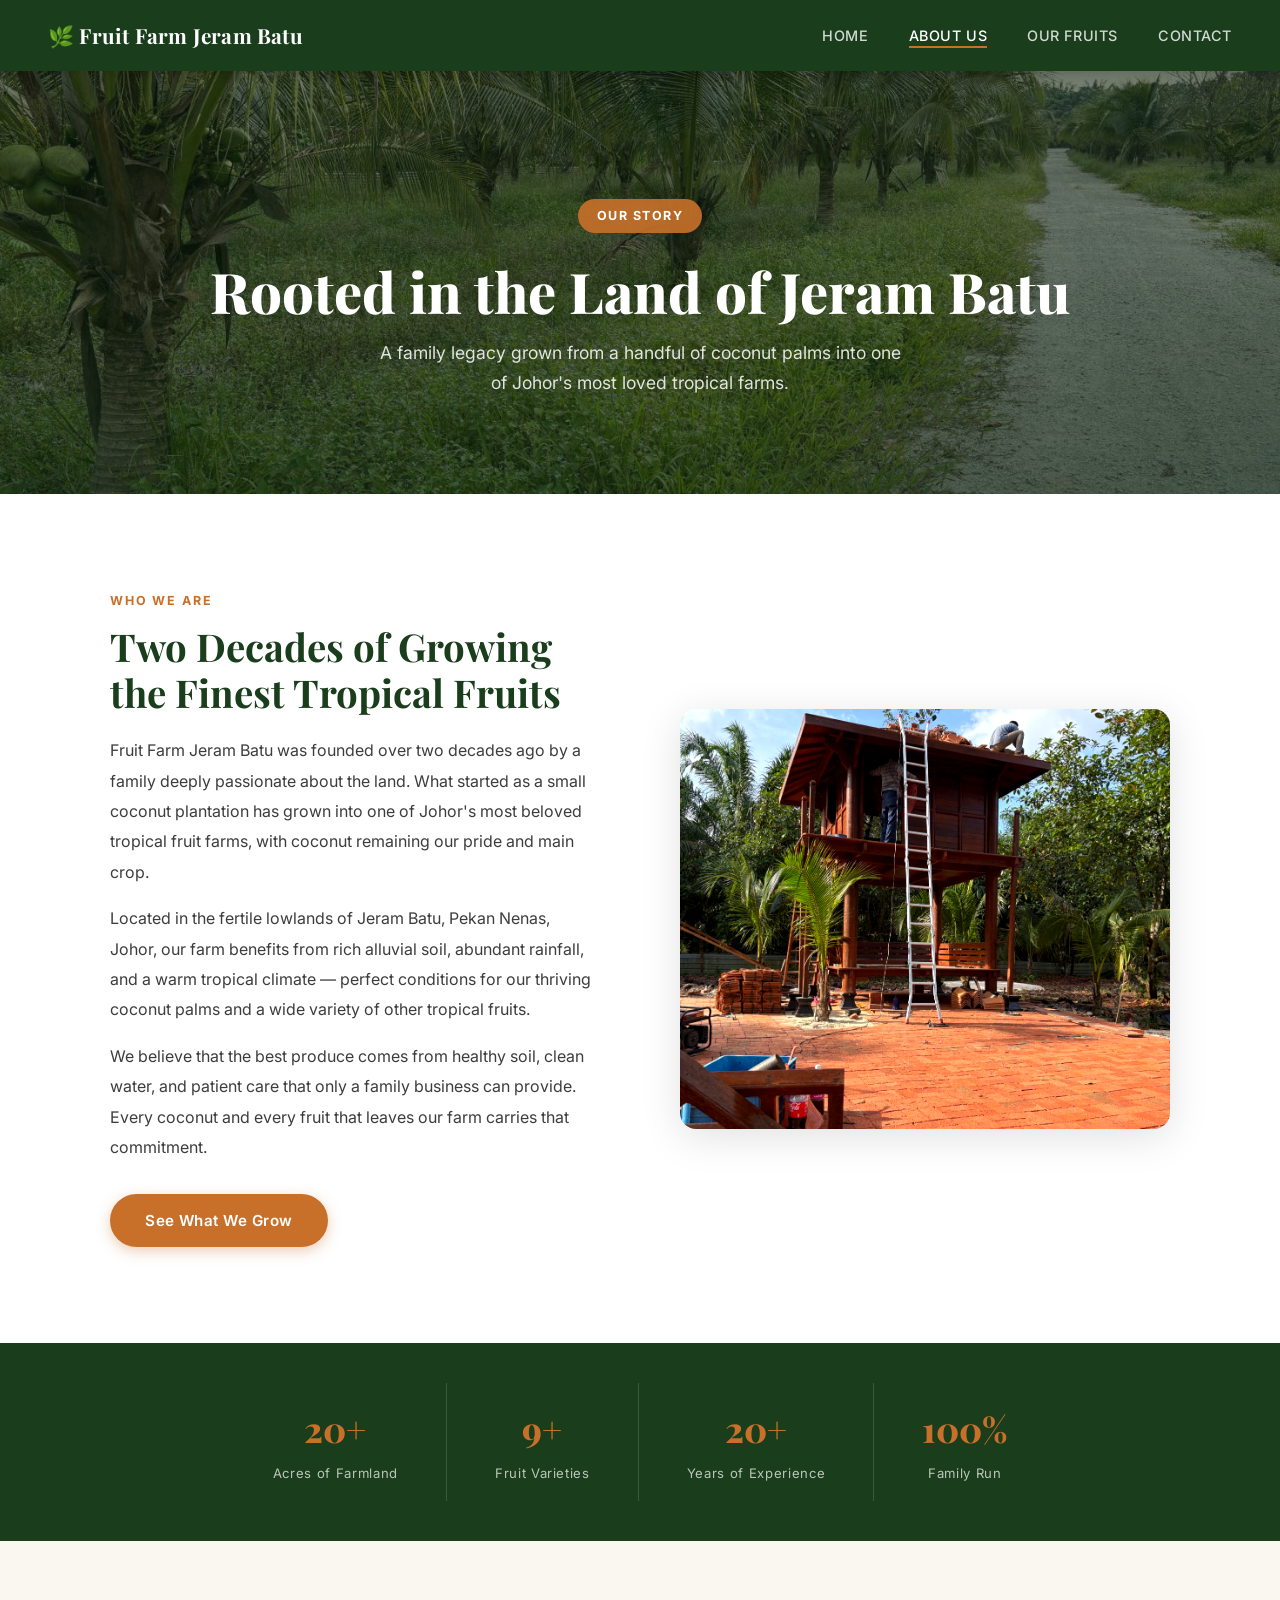
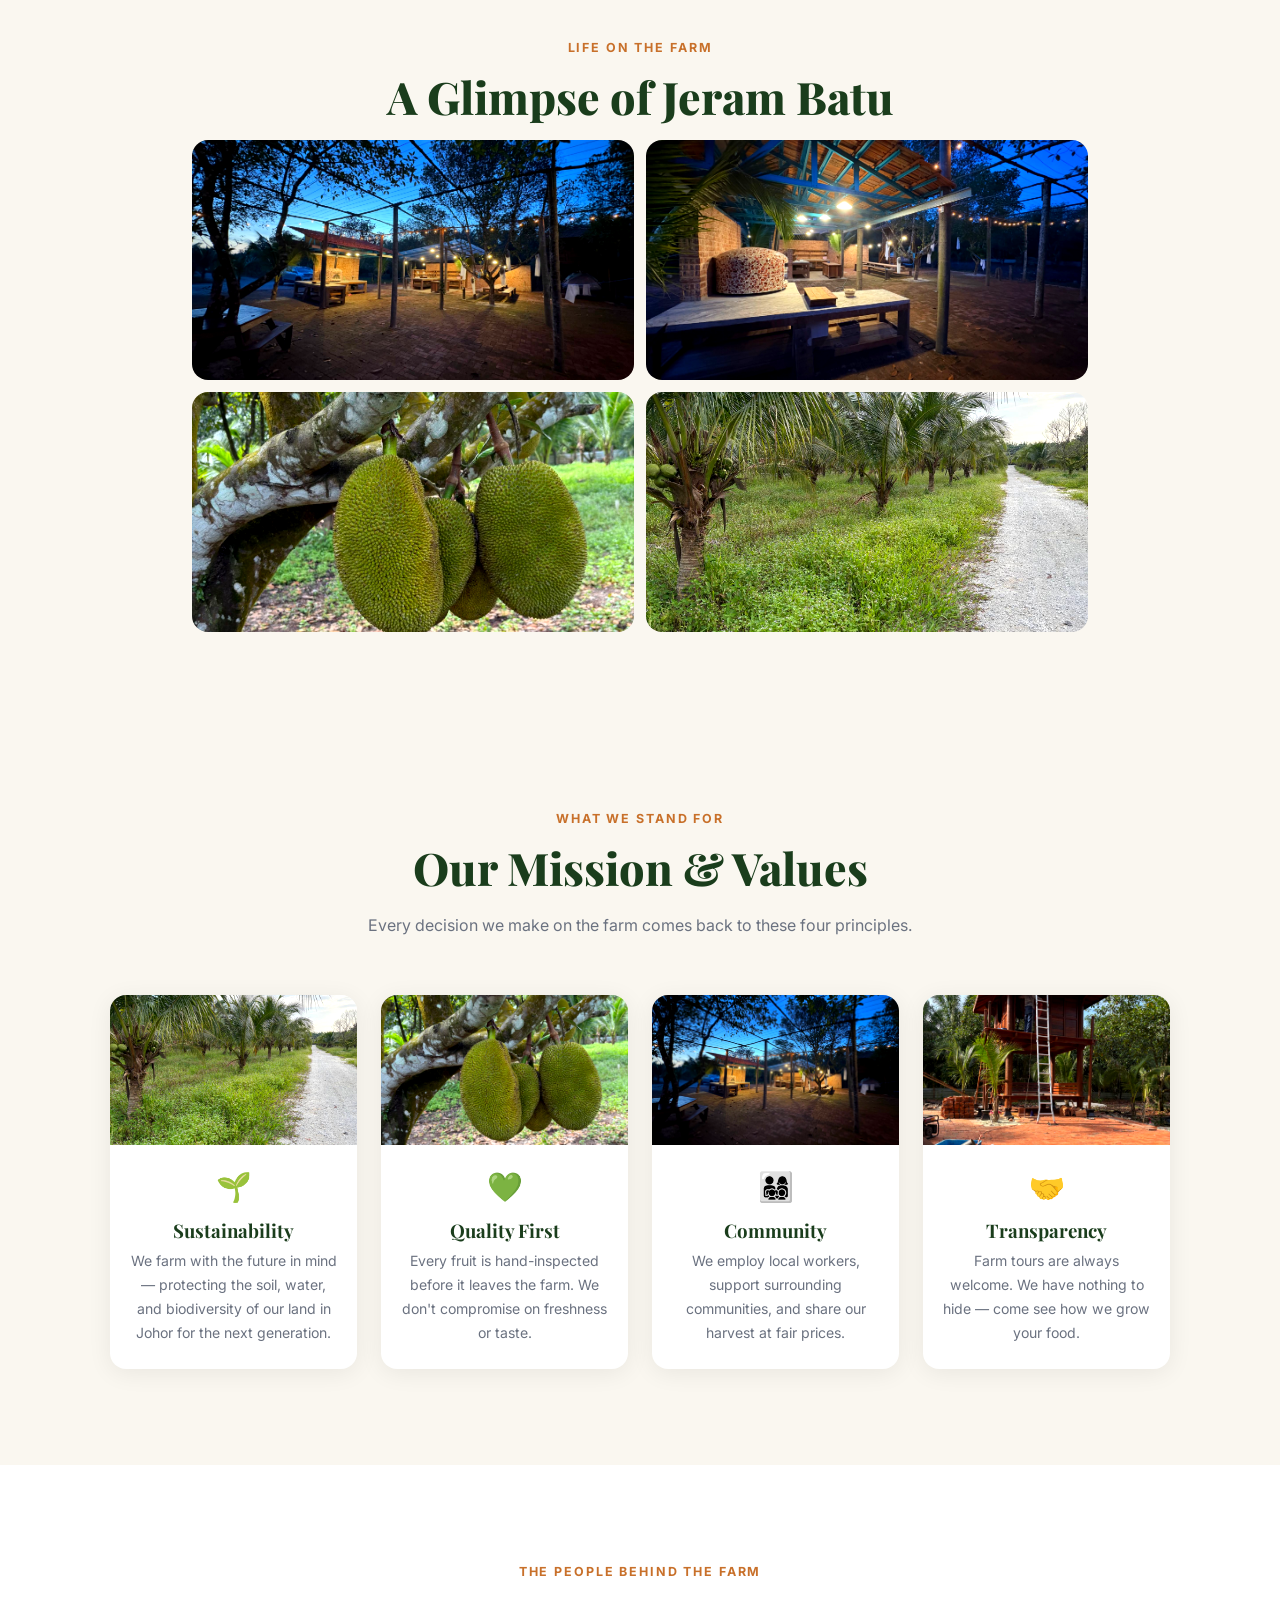
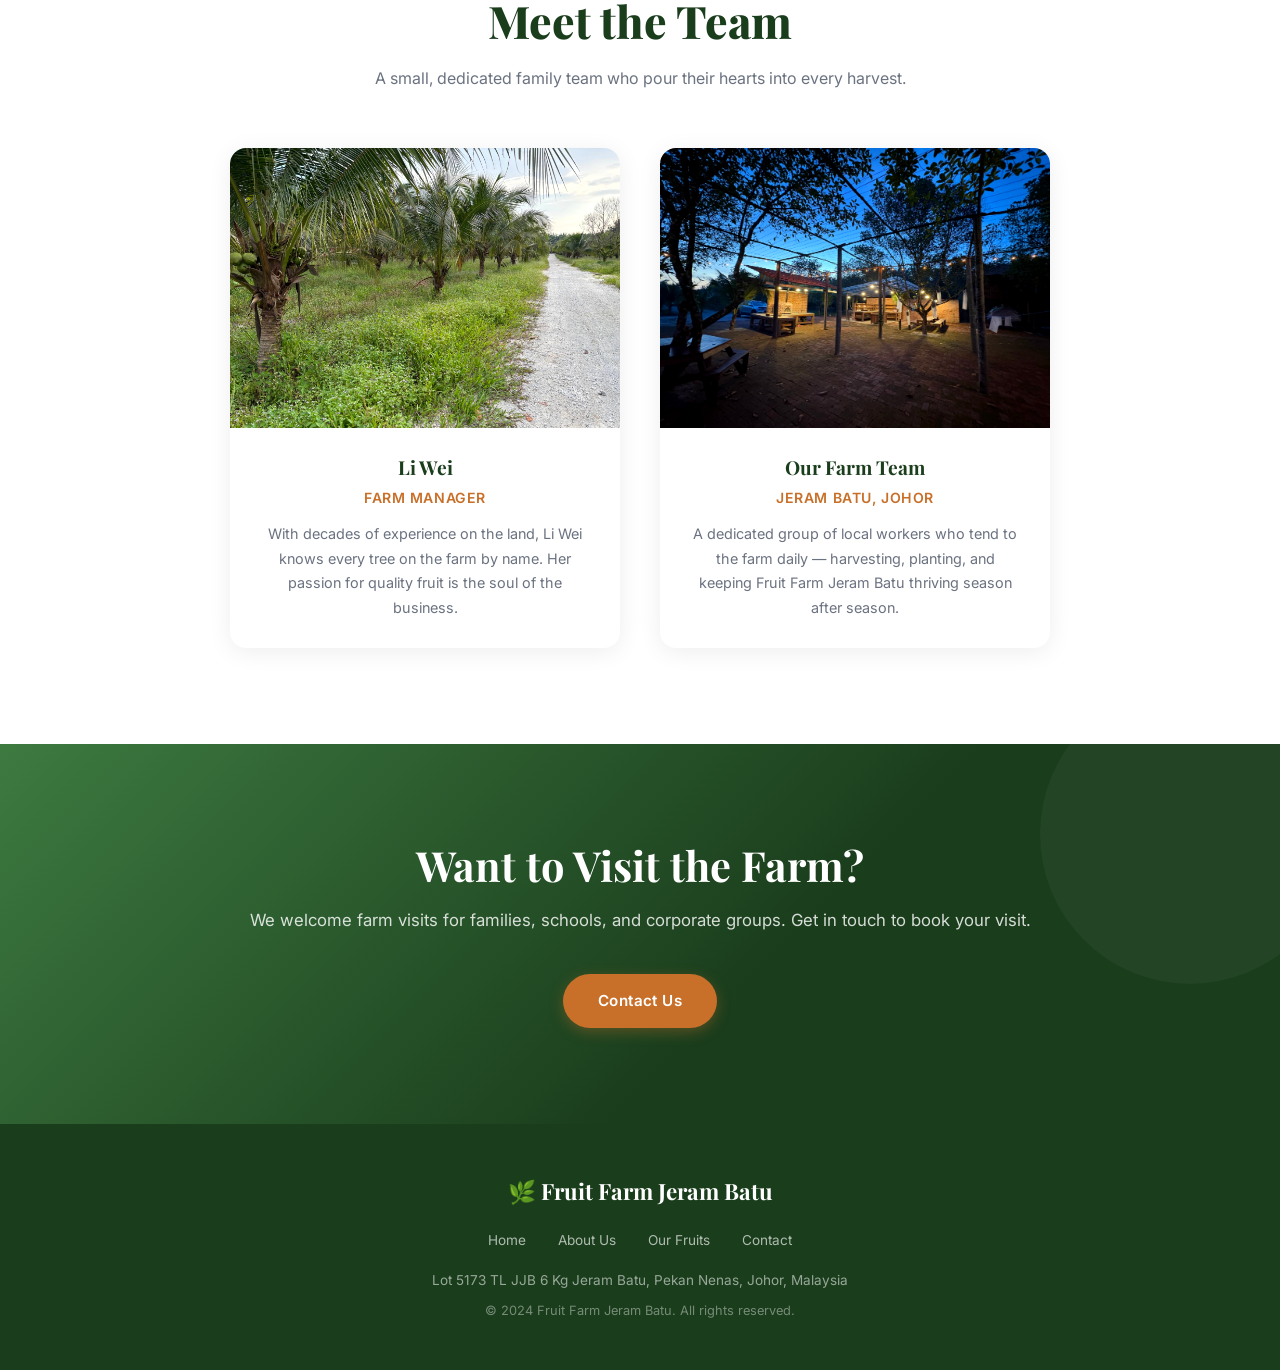
==== commit d118ea6d: "feat: full website redesign inspired by award-winning Hayles Fruit Farm - Playfair Display serif hea" ====
--- a/about.html
+++ b/about.html
@@ -3,7 +3,7 @@
 <head>
   <meta charset="UTF-8" />
   <meta name="viewport" content="width=device-width, initial-scale=1.0" />
-  <title>About Us – Fruit Farm Jeram Batu</title>
+  <title>About Us — Fruit Farm Jeram Batu</title>
   <link rel="stylesheet" href="style.css" />
 </head>
 <body>
@@ -18,32 +18,54 @@
     <div class="hamburger" onclick="toggleMenu()">&#9776;</div>
   </nav>
 
-  <!-- Page hero with photo -->
   <section class="page-hero" style="background-image:url('photo-coconut-road.jpg');">
     <div class="hero-overlay"></div>
-    <div style="position:relative;">
-      <h1>About Us</h1>
-      <p>A family legacy rooted in the fertile land of Jeram Batu.</p>
-    </div>
+    <div class="hero-badge" style="position:relative;">Our Story</div>
+    <h1>Rooted in the Land of Jeram Batu</h1>
+    <p>A family legacy grown from a handful of coconut palms into one of Johor's most loved tropical farms.</p>
   </section>
 
   <!-- Story -->
-  <section class="section">
+  <section class="section bg-white">
     <div class="about-grid">
       <div class="about-text">
-        <h2>Our Story</h2>
+        <div class="section-label" style="text-align:left;">Who We Are</div>
+        <h2>Two Decades of Growing the Finest Tropical Fruits</h2>
         <p>Fruit Farm Jeram Batu was founded over two decades ago by a family deeply passionate about the land. What started as a small coconut plantation has grown into one of Johor's most beloved tropical fruit farms, with coconut remaining our pride and main crop.</p>
         <p>Located in the fertile lowlands of Jeram Batu, Pekan Nenas, Johor, our farm benefits from rich alluvial soil, abundant rainfall, and a warm tropical climate — perfect conditions for our thriving coconut palms and a wide variety of other tropical fruits.</p>
         <p>We believe that the best produce comes from healthy soil, clean water, and patient care that only a family business can provide. Every coconut and every fruit that leaves our farm carries that commitment.</p>
+        <a href="fruits.html" class="btn-primary" style="margin-top:1rem;display:inline-block;">See What We Grow</a>
       </div>
-      <div class="about-visual">
-        <img src="photo-hut.jpg" alt="Our farm" style="width:100%;height:340px;object-fit:cover;border-radius:12px;" />
+      <div style="overflow:hidden;border-radius:16px;box-shadow:0 8px 40px rgba(0,0,0,0.12);">
+        <img src="photo-hut.jpg" alt="Our farm" style="width:100%;height:420px;object-fit:cover;filter:contrast(1.08) saturate(1.2) brightness(1.03);" />
       </div>
     </div>
   </section>
 
-  <!-- Farm photo grid -->
-  <section class="section bg-light" style="padding-top:0;">
+  <!-- Stats -->
+  <div class="stats-bar">
+    <div class="stat-item">
+      <div class="stat-num">20+</div>
+      <div class="stat-label">Acres of Farmland</div>
+    </div>
+    <div class="stat-item">
+      <div class="stat-num">9+</div>
+      <div class="stat-label">Fruit Varieties</div>
+    </div>
+    <div class="stat-item">
+      <div class="stat-num">20+</div>
+      <div class="stat-label">Years of Experience</div>
+    </div>
+    <div class="stat-item">
+      <div class="stat-num">100%</div>
+      <div class="stat-label">Family Run</div>
+    </div>
+  </div>
+
+  <!-- Farm Photo Grid -->
+  <section class="section bg-cream" style="padding-bottom:1rem;">
+    <div class="section-label">Life on the Farm</div>
+    <h2 class="section-title">A Glimpse of Jeram Batu</h2>
     <div class="farm-photo-grid">
       <img src="photo-farm-night.jpg" alt="Farm at dusk" />
       <img src="photo-farm-oven.jpg" alt="Farm outdoor kitchen" />
@@ -52,18 +74,20 @@
     </div>
   </section>
 
-  <!-- Mission -->
-  <section class="section">
+  <!-- Values -->
+  <section class="section bg-cream">
+    <div class="section-label">What We Stand For</div>
     <h2 class="section-title">Our Mission & Values</h2>
+    <p class="section-sub">Every decision we make on the farm comes back to these four principles.</p>
     <div class="values-grid">
       <div class="value-item">
-        <img src="photo-coconut-road.jpg" alt="Sustainable farming" class="value-img" />
+        <img src="photo-coconut-road.jpg" alt="Sustainability" class="value-img" />
         <div class="icon">🌱</div>
         <h3>Sustainability</h3>
         <p>We farm with the future in mind — protecting the soil, water, and biodiversity of our land in Johor for the next generation.</p>
       </div>
       <div class="value-item">
-        <img src="photo-jackfruit.jpg" alt="Quality fruits" class="value-img" />
+        <img src="photo-jackfruit.jpg" alt="Quality" class="value-img" />
         <div class="icon">💚</div>
         <h3>Quality First</h3>
         <p>Every fruit is hand-inspected before it leaves the farm. We don't compromise on freshness or taste.</p>
@@ -75,7 +99,7 @@
         <p>We employ local workers, support surrounding communities, and share our harvest at fair prices.</p>
       </div>
       <div class="value-item">
-        <img src="photo-hut.jpg" alt="Farm tours" class="value-img" />
+        <img src="photo-hut.jpg" alt="Transparency" class="value-img" />
         <div class="icon">🤝</div>
         <h3>Transparency</h3>
         <p>Farm tours are always welcome. We have nothing to hide — come see how we grow your food.</p>
@@ -84,8 +108,10 @@
   </section>
 
   <!-- Team -->
-  <section class="section bg-light">
-    <h2 class="section-title">Meet the Family</h2>
+  <section class="section bg-white">
+    <div class="section-label">The People Behind the Farm</div>
+    <h2 class="section-title">Meet the Team</h2>
+    <p class="section-sub">A small, dedicated family team who pour their hearts into every harvest.</p>
     <div class="team-grid">
       <div class="team-card">
         <img src="photo-coconut-road.jpg" alt="Li Wei" class="team-photo" />
@@ -96,33 +122,36 @@
         </div>
       </div>
       <div class="team-card">
-        <img src="https://images.unsplash.com/photo-1573496359142-b8d87734a5a2?w=400&auto=format&fit=crop" alt="Siti Nurhaliza" class="team-photo" />
+        <img src="photo-farm-night.jpg" alt="Our Team" class="team-photo" />
         <div class="team-info">
-          <h3>Siti Nurhaliza</h3>
-          <span class="team-role">Operations Manager</span>
-          <p>Ahmad's daughter, Siti handles day-to-day operations and customer relationships, ensuring every order leaves the farm perfectly.</p>
+          <h3>Our Farm Team</h3>
+          <span class="team-role">Jeram Batu, Johor</span>
+          <p>A dedicated group of local workers who tend to the farm daily — harvesting, planting, and keeping Fruit Farm Jeram Batu thriving season after season.</p>
         </div>
       </div>
     </div>
   </section>
 
   <section class="cta">
-    <div class="cta-content">
-      <h2>Want to Visit the Farm?</h2>
-      <p>We welcome farm visits for families, schools, and corporate groups. Get in touch to book your visit.</p>
-      <a href="contact.html" class="btn-primary">Contact Us</a>
-    </div>
+    <h2>Want to Visit the Farm?</h2>
+    <p>We welcome farm visits for families, schools, and corporate groups. Get in touch to book your visit.</p>
+    <a href="contact.html" class="btn-primary">Contact Us</a>
   </section>
 
   <footer class="footer">
-    <p>🌿 Fruit Farm Jeram Batu &nbsp;|&nbsp; Pekan Nenas, Johor, Malaysia</p>
-    <p style="margin-top:0.4rem;font-size:0.85rem;opacity:0.7;">© 2024 All rights reserved.</p>
+    <div class="footer-brand">🌿 Fruit Farm Jeram Batu</div>
+    <ul class="footer-links">
+      <li><a href="index.html">Home</a></li>
+      <li><a href="about.html">About Us</a></li>
+      <li><a href="fruits.html">Our Fruits</a></li>
+      <li><a href="contact.html">Contact</a></li>
+    </ul>
+    <p style="color:rgba(255,255,255,0.55);font-size:0.85rem;">Lot 5173 TL JJB 6 Kg Jeram Batu, Pekan Nenas, Johor, Malaysia</p>
+    <p class="footer-copy">© 2024 Fruit Farm Jeram Batu. All rights reserved.</p>
   </footer>
 
   <script>
-    function toggleMenu() {
-      document.querySelector('.nav-links').classList.toggle('open');
-    }
+    function toggleMenu() { document.querySelector('.nav-links').classList.toggle('open'); }
   </script>
 </body>
 </html>
--- a/style.css
+++ b/style.css
@@ -1,363 +1,518 @@
+/* ── Google Fonts ── */
+@import url('https://fonts.googleapis.com/css2?family=Playfair+Display:wght@400;600;700;800&family=Inter:wght@300;400;500;600;700&display=swap');
+
 /* ── Reset & Base ── */
 *, *::before, *::after { box-sizing: border-box; margin: 0; padding: 0; }
 
 :root {
-  --green:      #2d7a3a;
-  --green-dark: #1e5428;
-  --green-light:#e8f5e9;
-  --orange:     #f59e0b;
-  --orange-dark:#d97706;
-  --text:       #1f2937;
-  --muted:      #6b7280;
-  --white:      #ffffff;
-  --bg-light:   #f9fafb;
-  --radius:     12px;
-  --shadow:     0 4px 20px rgba(0,0,0,0.08);
-}
-
-body { font-family: 'Segoe UI', system-ui, sans-serif; color: var(--text); line-height: 1.6; }
+  --green:       #2c5f2e;
+  --green-dark:  #1a3d1c;
+  --green-mid:   #3d7a40;
+  --green-light: #eef5ee;
+  --cream:       #faf7f0;
+  --cream-dark:  #f0ebe0;
+  --terracotta:  #c8702a;
+  --terra-dark:  #a85a20;
+  --terra-light: #fdf0e6;
+  --text:        #1a1a1a;
+  --text-mid:    #3d3d3d;
+  --muted:       #6b7280;
+  --white:       #ffffff;
+  --radius:      16px;
+  --radius-sm:   8px;
+  --shadow:      0 4px 24px rgba(0,0,0,0.07);
+  --shadow-md:   0 8px 40px rgba(0,0,0,0.12);
+}
+
+html { scroll-behavior: smooth; }
+
+body {
+  font-family: 'Inter', system-ui, sans-serif;
+  color: var(--text); line-height: 1.7;
+  background: var(--cream);
+}
+
 a { text-decoration: none; color: inherit; }
 img { max-width: 100%; display: block; }
 
-/* ── Photo Enhancement — makes all farm photos look vivid and professional ── */
-.hero { filter: saturate(1.15); }
-.card-img       { filter: contrast(1.08) saturate(1.25) brightness(1.04); transition: filter 0.3s; }
-.card-img:hover { filter: contrast(1.12) saturate(1.35) brightness(1.08); }
-.gallery-strip img       { filter: contrast(1.1) saturate(1.2) brightness(1.03); transition: filter 0.3s, opacity 0.2s; }
-.gallery-strip img:hover { filter: contrast(1.15) saturate(1.4) brightness(1.07); opacity: 1; }
-.fruit-card-img       { filter: contrast(1.1) saturate(1.3) brightness(1.05); transition: filter 0.3s; }
-.fruit-card-img:hover { filter: contrast(1.15) saturate(1.45) brightness(1.08); }
-.photo-banner img { filter: contrast(1.1) saturate(1.2) brightness(0.95); }
-.farm-photo-grid img       { filter: contrast(1.1) saturate(1.25) brightness(1.04); transition: filter 0.3s, transform 0.3s; }
-.farm-photo-grid img:hover { filter: contrast(1.15) saturate(1.4) brightness(1.07); transform: scale(1.02); }
-.value-img       { filter: contrast(1.08) saturate(1.2) brightness(1.03); }
-.fruit-photo     { filter: contrast(1.1) saturate(1.3) brightness(1.04); transition: filter 0.3s; }
-.fruit-photo:hover { filter: contrast(1.15) saturate(1.45) brightness(1.07); }
-.team-photo      { filter: contrast(1.05) saturate(1.1) brightness(1.02); }
-.contact-person-photo { filter: contrast(1.05) saturate(1.1) brightness(1.02); }
-.page-hero       { filter: saturate(1.1); }
+/* ── Typography ── */
+h1, h2, h3 { font-family: 'Playfair Display', Georgia, serif; line-height: 1.2; }
+
+/* ── Photo Enhancement ── */
+.card-img, .fruit-card-img, .fruit-photo, .farm-photo-grid img,
+.value-img, .exp-img-main, .exp-img-side, .gallery-strip img {
+  filter: contrast(1.08) saturate(1.2) brightness(1.03);
+  transition: filter 0.4s, transform 0.4s;
+}
+.card:hover .card-img,
+.fruit-card:hover .fruit-card-img,
+.fruit-full-card:hover .fruit-photo,
+.farm-photo-grid img:hover,
+.gallery-strip img:hover { filter: contrast(1.12) saturate(1.3) brightness(1.06); }
 
 /* ── Navbar ── */
 .navbar {
   position: sticky; top: 0; z-index: 100;
   display: flex; align-items: center; justify-content: space-between;
-  padding: 1rem 2rem;
+  padding: 1.1rem 3rem;
   background: var(--green-dark);
-  box-shadow: 0 2px 10px rgba(0,0,0,0.2);
-}
-.nav-brand { font-size: 1.25rem; font-weight: 700; color: var(--white); letter-spacing: 0.02em; }
-.nav-links { display: flex; gap: 2rem; list-style: none; }
-.nav-links a { color: rgba(255,255,255,0.85); font-weight: 500; font-size: 0.95rem; transition: color 0.2s; }
-.nav-links a:hover, .nav-links a.active { color: var(--orange); }
+  box-shadow: 0 2px 16px rgba(0,0,0,0.25);
+}
+.nav-brand {
+  font-family: 'Playfair Display', serif;
+  font-size: 1.3rem; font-weight: 700; color: var(--white);
+  letter-spacing: 0.01em;
+}
+.nav-links { display: flex; gap: 2.5rem; list-style: none; }
+.nav-links a {
+  color: rgba(255,255,255,0.8); font-weight: 500; font-size: 0.9rem;
+  letter-spacing: 0.04em; text-transform: uppercase;
+  transition: color 0.2s; position: relative;
+}
+.nav-links a::after {
+  content: ''; position: absolute; bottom: -4px; left: 0; right: 0;
+  height: 2px; background: var(--terracotta);
+  transform: scaleX(0); transition: transform 0.2s;
+}
+.nav-links a:hover::after, .nav-links a.active::after { transform: scaleX(1); }
+.nav-links a:hover, .nav-links a.active { color: var(--white); }
 .hamburger { display: none; font-size: 1.5rem; color: white; cursor: pointer; }
 
 /* ── Buttons ── */
 .btn-primary {
-  display: inline-block; padding: 0.75rem 1.75rem;
-  background: var(--orange); color: var(--white);
-  font-weight: 700; border-radius: 50px;
-  transition: background 0.2s, transform 0.15s;
-}
-.btn-primary:hover { background: var(--orange-dark); transform: translateY(-2px); }
-
+  display: inline-block; padding: 0.85rem 2.2rem;
+  background: var(--terracotta); color: var(--white);
+  font-weight: 600; font-size: 0.95rem; border-radius: 50px;
+  letter-spacing: 0.03em;
+  transition: background 0.25s, transform 0.2s, box-shadow 0.2s;
+  box-shadow: 0 4px 14px rgba(200,112,42,0.35);
+}
+.btn-primary:hover {
+  background: var(--terra-dark); transform: translateY(-3px);
+  box-shadow: 0 8px 20px rgba(200,112,42,0.45);
+}
 .btn-secondary {
-  display: inline-block; padding: 0.75rem 1.75rem;
-  border: 2px solid white; color: white;
-  font-weight: 700; border-radius: 50px; margin-left: 1rem;
-  transition: background 0.2s, transform 0.15s;
-}
-.btn-secondary:hover { background: rgba(255,255,255,0.15); transform: translateY(-2px); }
+  display: inline-block; padding: 0.85rem 2.2rem;
+  border: 2px solid rgba(255,255,255,0.8); color: white;
+  font-weight: 600; font-size: 0.95rem; border-radius: 50px;
+  margin-left: 1rem; letter-spacing: 0.03em;
+  transition: background 0.25s, transform 0.2s;
+}
+.btn-secondary:hover { background: rgba(255,255,255,0.15); transform: translateY(-3px); }
+
+.btn-outline {
+  display: inline-block; padding: 0.85rem 2.2rem;
+  border: 2px solid var(--green); color: var(--green);
+  font-weight: 600; font-size: 0.95rem; border-radius: 50px;
+  letter-spacing: 0.03em; transition: all 0.25s;
+}
+.btn-outline:hover { background: var(--green); color: white; transform: translateY(-3px); }
 
 /* ── Hero ── */
 .hero {
-  position: relative; min-height: 90vh;
+  position: relative; min-height: 92vh;
   display: flex; align-items: center; justify-content: center;
   background-size: cover; background-position: center;
   text-align: center; padding: 2rem;
+  overflow: hidden;
 }
 .hero-overlay {
   position: absolute; inset: 0;
-  background: linear-gradient(to bottom, rgba(0,0,0,0.45), rgba(0,0,0,0.6));
-}
-.hero-content { position: relative; max-width: 700px; }
+  background: linear-gradient(to bottom, rgba(10,30,12,0.5) 0%, rgba(10,30,12,0.65) 100%);
+}
+.hero-content { position: relative; max-width: 800px; }
+.hero-badge {
+  display: inline-block;
+  background: rgba(200,112,42,0.9); color: white;
+  font-size: 0.78rem; font-weight: 700; letter-spacing: 0.12em;
+  text-transform: uppercase; padding: 0.4rem 1.2rem;
+  border-radius: 50px; margin-bottom: 1.5rem;
+}
 .hero-content h1 {
-  font-size: clamp(2rem, 5vw, 3.5rem);
-  font-weight: 800; color: white; line-height: 1.2; margin-bottom: 1.2rem;
-}
-.hero-content p { font-size: 1.15rem; color: rgba(255,255,255,0.9); margin-bottom: 2rem; }
+  font-size: clamp(2.5rem, 6vw, 4.5rem);
+  font-weight: 800; color: white; line-height: 1.1;
+  margin-bottom: 1.4rem;
+  text-shadow: 0 2px 20px rgba(0,0,0,0.3);
+}
+.hero-content p {
+  font-size: clamp(1rem, 2vw, 1.2rem);
+  color: rgba(255,255,255,0.88); margin-bottom: 2.5rem;
+  max-width: 560px; margin-left: auto; margin-right: auto;
+}
+.hero-buttons { display: flex; gap: 1rem; justify-content: center; flex-wrap: wrap; }
+
+.hero-scroll {
+  position: absolute; bottom: 2rem; left: 50%; transform: translateX(-50%);
+  color: rgba(255,255,255,0.7); font-size: 0.8rem; letter-spacing: 0.1em;
+  text-transform: uppercase; animation: bounce 2s infinite;
+}
+@keyframes bounce { 0%,100%{transform:translateX(-50%) translateY(0)} 50%{transform:translateX(-50%) translateY(8px)} }
 
 /* ── Page Hero ── */
 .page-hero {
-  position: relative; padding: 6rem 2rem 5rem;
+  position: relative; padding: 8rem 2rem 6rem;
   background-size: cover; background-position: center;
+  text-align: center; overflow: hidden;
+}
+.page-hero .hero-overlay { background: linear-gradient(to bottom, rgba(10,30,12,0.55), rgba(10,30,12,0.7)); }
+.page-hero h1 {
+  position: relative; font-size: clamp(2.2rem, 5vw, 3.5rem);
+  color: white; font-weight: 800;
+}
+.page-hero p {
+  position: relative; color: rgba(255,255,255,0.85);
+  margin-top: 0.9rem; font-size: 1.1rem; max-width: 540px; margin-left: auto; margin-right: auto;
+}
+
+/* ── Sections ── */
+.section { padding: 6rem 2rem; }
+.bg-cream { background: var(--cream); }
+.bg-white { background: var(--white); }
+.bg-green { background: var(--green-dark); }
+.bg-light { background: var(--cream-dark); }
+
+.section-label {
+  text-align: center; font-size: 0.78rem; font-weight: 700;
+  letter-spacing: 0.15em; text-transform: uppercase;
+  color: var(--terracotta); margin-bottom: 0.75rem;
+}
+.section-title {
   text-align: center;
-}
-.page-hero h1 { font-size: clamp(2rem, 4vw, 3rem); color: white; font-weight: 800; }
-.page-hero p  { color: rgba(255,255,255,0.88); margin-top: 0.75rem; font-size: 1.05rem; }
-
-/* ── Sections ── */
-.section { padding: 5rem 2rem; }
-.bg-light { background: var(--bg-light); }
-
-.section-title {
-  text-align: center; font-size: clamp(1.6rem, 3vw, 2.2rem);
-  font-weight: 800; color: var(--green-dark); margin-bottom: 3rem;
-}
-.section-title::after {
-  content: ''; display: block; width: 60px; height: 4px;
-  background: var(--orange); border-radius: 2px; margin: 0.75rem auto 0;
-}
+  font-size: clamp(1.8rem, 3.5vw, 2.8rem);
+  font-weight: 800; color: var(--green-dark);
+  margin-bottom: 1rem;
+}
+.section-sub {
+  text-align: center; color: var(--muted);
+  max-width: 560px; margin: 0 auto 3.5rem;
+  font-size: 1rem; line-height: 1.8;
+}
+
+/* ── Stats bar ── */
+.stats-bar {
+  background: var(--green-dark); padding: 2.5rem 2rem;
+  display: flex; justify-content: center; gap: 0;
+  flex-wrap: wrap;
+}
+.stat-item {
+  padding: 1rem 3rem; text-align: center;
+  border-right: 1px solid rgba(255,255,255,0.15);
+}
+.stat-item:last-child { border-right: none; }
+.stat-num {
+  font-family: 'Playfair Display', serif;
+  font-size: 2.2rem; font-weight: 800; color: var(--terracotta);
+}
+.stat-label { font-size: 0.82rem; color: rgba(255,255,255,0.7); margin-top: 0.2rem; letter-spacing: 0.05em; }
 
 /* ── Why Us Cards ── */
 .cards {
-  display: grid; grid-template-columns: repeat(auto-fit, minmax(260px, 1fr));
-  gap: 2rem; max-width: 1000px; margin: 0 auto;
+  display: grid; grid-template-columns: repeat(auto-fit, minmax(280px, 1fr));
+  gap: 2rem; max-width: 1060px; margin: 0 auto;
 }
 .card {
   background: white; border-radius: var(--radius);
   box-shadow: var(--shadow); overflow: hidden;
-  transition: transform 0.2s;
-}
-.card:hover { transform: translateY(-6px); }
-.card-img { width: 100%; height: 180px; object-fit: cover; }
-.card-body { padding: 1.5rem; text-align: center; }
-.card-icon { font-size: 2rem; margin-bottom: 0.5rem; }
-.card h3 { font-size: 1.1rem; color: var(--green-dark); margin-bottom: 0.4rem; }
-.card p  { color: var(--muted); font-size: 0.92rem; }
+  transition: transform 0.3s, box-shadow 0.3s;
+}
+.card:hover { transform: translateY(-8px); box-shadow: var(--shadow-md); }
+.card-img { width: 100%; height: 200px; object-fit: cover; }
+.card-body { padding: 1.75rem; }
+.card-icon { font-size: 1.8rem; margin-bottom: 0.6rem; }
+.card h3 { font-size: 1.15rem; color: var(--green-dark); margin-bottom: 0.5rem; }
+.card p  { color: var(--muted); font-size: 0.93rem; line-height: 1.7; }
 
 /* ── Gallery Strip ── */
 .gallery-strip {
-  display: flex; overflow-x: auto; gap: 0;
-  height: 260px; scroll-snap-type: x mandatory;
-}
+  display: flex; overflow-x: auto; gap: 6px;
+  height: 300px; scroll-snap-type: x mandatory;
+  scrollbar-width: none;
+}
+.gallery-strip::-webkit-scrollbar { display: none; }
 .gallery-strip img {
-  flex: 0 0 auto; width: 25%; min-width: 280px;
-  height: 260px; object-fit: cover;
+  flex: 0 0 auto; width: 22%; min-width: 260px;
+  height: 300px; object-fit: cover;
   scroll-snap-align: start;
-  transition: opacity 0.2s;
-}
-.gallery-strip img:hover { opacity: 0.85; }
+  transition: transform 0.3s;
+}
+.gallery-strip img:hover { transform: scale(1.02); }
 
 /* ── Featured Fruit Grid (homepage) ── */
 .fruit-grid {
-  display: grid; grid-template-columns: repeat(auto-fit, minmax(200px, 1fr));
-  gap: 1.5rem; max-width: 960px; margin: 0 auto;
+  display: grid; grid-template-columns: repeat(auto-fit, minmax(220px, 1fr));
+  gap: 1.75rem; max-width: 980px; margin: 0 auto;
 }
 .fruit-card {
   background: white; border-radius: var(--radius);
   box-shadow: var(--shadow); overflow: hidden;
-  transition: transform 0.2s;
-}
-.fruit-card:hover { transform: translateY(-6px); }
-.fruit-card-img { width: 100%; height: 160px; object-fit: cover; }
-.fruit-card-body { padding: 1rem; text-align: center; }
-.fruit-card-body h3 { color: var(--green-dark); margin-bottom: 0.3rem; }
+  transition: transform 0.3s, box-shadow 0.3s;
+}
+.fruit-card:hover { transform: translateY(-8px); box-shadow: var(--shadow-md); }
+.fruit-card-img { width: 100%; height: 180px; object-fit: cover; }
+.fruit-card-body { padding: 1.25rem 1.5rem; }
+.fruit-card-body h3 { color: var(--green-dark); margin-bottom: 0.3rem; font-size: 1.05rem; }
 .fruit-card-body p  { color: var(--muted); font-size: 0.88rem; }
 
 /* ── Photo Banner ── */
 .photo-banner {
-  position: relative; height: 380px; overflow: hidden;
+  position: relative; height: 440px; overflow: hidden;
 }
 .photo-banner img {
   width: 100%; height: 100%; object-fit: cover;
-}
+  filter: contrast(1.08) saturate(1.15) brightness(0.92);
+  transform: scale(1.02); transition: transform 6s ease;
+}
+.photo-banner:hover img { transform: scale(1); }
 .photo-banner-text {
   position: absolute; inset: 0;
-  background: rgba(0,0,0,0.5);
+  background: linear-gradient(to right, rgba(10,30,12,0.75) 0%, rgba(10,30,12,0.2) 100%);
   display: flex; flex-direction: column;
-  align-items: center; justify-content: center;
-  text-align: center; padding: 2rem; color: white;
-}
-.photo-banner-text h2 { font-size: clamp(1.5rem, 3vw, 2.2rem); font-weight: 800; margin-bottom: 0.5rem; }
-.photo-banner-text p  { font-size: 1.05rem; opacity: 0.9; }
+  align-items: flex-start; justify-content: center;
+  padding: 4rem;
+}
+.photo-banner-text h2 {
+  font-size: clamp(1.8rem, 3.5vw, 2.8rem);
+  font-weight: 800; color: white; margin-bottom: 0.75rem; max-width: 500px;
+}
+.photo-banner-text p { font-size: 1.05rem; color: rgba(255,255,255,0.88); max-width: 420px; margin-bottom: 1.5rem; }
+
+/* ── Farm Experience Section ── */
+.experience-section { background: var(--cream); }
+
+.experience-grid {
+  display: grid; grid-template-columns: 2fr 1fr;
+  gap: 8px; max-width: 1060px; margin: 0 auto 3.5rem;
+  border-radius: var(--radius); overflow: hidden;
+  box-shadow: var(--shadow-md);
+}
+.experience-main { overflow: hidden; }
+.exp-img-main {
+  width: 100%; height: 460px; object-fit: cover;
+  transition: transform 0.5s;
+}
+.experience-main:hover .exp-img-main { transform: scale(1.04); }
+
+.experience-side { display: flex; flex-direction: column; gap: 8px; }
+.exp-img-side {
+  width: 100%; flex: 1; object-fit: cover; min-height: 0;
+  transition: transform 0.5s;
+}
+.experience-side div:hover .exp-img-side { transform: scale(1.04); }
+
+.experience-features {
+  display: grid; grid-template-columns: repeat(auto-fit, minmax(230px, 1fr));
+  gap: 1.5rem; max-width: 1060px; margin: 0 auto;
+}
+.exp-feature {
+  background: white; border-radius: var(--radius);
+  padding: 2rem; box-shadow: var(--shadow);
+  transition: transform 0.3s, box-shadow 0.3s;
+  border-bottom: 3px solid transparent;
+}
+.exp-feature:hover { transform: translateY(-6px); box-shadow: var(--shadow-md); border-bottom-color: var(--terracotta); }
+.exp-icon { font-size: 2rem; margin-bottom: 1rem; }
+.exp-feature h3 { color: var(--green-dark); margin-bottom: 0.5rem; font-size: 1.1rem; }
+.exp-feature p  { color: var(--muted); font-size: 0.9rem; line-height: 1.75; }
 
 /* ── CTA Banner ── */
 .cta {
-  background: linear-gradient(135deg, var(--green) 0%, var(--green-dark) 100%);
-  padding: 5rem 2rem; text-align: center;
-}
-.cta h2 { font-size: clamp(1.5rem, 3vw, 2rem); color: white; margin-bottom: 0.75rem; }
-.cta p  { color: rgba(255,255,255,0.85); margin-bottom: 2rem; font-size: 1.05rem; }
+  background: linear-gradient(135deg, var(--green-mid) 0%, var(--green-dark) 60%);
+  padding: 6rem 2rem; text-align: center;
+  position: relative; overflow: hidden;
+}
+.cta::before {
+  content: ''; position: absolute; top: -60px; right: -60px;
+  width: 300px; height: 300px; border-radius: 50%;
+  background: rgba(255,255,255,0.04);
+}
+.cta h2 {
+  font-size: clamp(1.8rem, 3.5vw, 2.6rem);
+  color: white; margin-bottom: 1rem; position: relative;
+}
+.cta p { color: rgba(255,255,255,0.82); margin-bottom: 2.5rem; font-size: 1.05rem; position: relative; }
 
 /* ── About Page ── */
 .about-grid {
   display: grid; grid-template-columns: 1fr 1fr;
-  gap: 4rem; align-items: center; max-width: 1000px; margin: 0 auto;
-}
-.about-text h2 { font-size: 1.75rem; color: var(--green-dark); margin-bottom: 1rem; }
-.about-text p  { color: var(--muted); margin-bottom: 1rem; line-height: 1.8; }
+  gap: 5rem; align-items: center; max-width: 1060px; margin: 0 auto;
+}
+.about-text h2 { font-size: clamp(1.8rem, 3vw, 2.4rem); color: var(--green-dark); margin-bottom: 1.25rem; }
+.about-text p  { color: var(--text-mid); margin-bottom: 1rem; line-height: 1.9; }
 
 .farm-photo-grid {
   display: grid; grid-template-columns: repeat(2, 1fr);
-  gap: 1rem; max-width: 900px; margin: 0 auto; padding: 0 2rem 3rem;
-}
-.farm-photo-grid img { width: 100%; height: 220px; object-fit: cover; border-radius: var(--radius); }
+  gap: 0.75rem; max-width: 960px; margin: 0 auto; padding: 0 2rem 4rem;
+}
+.farm-photo-grid img {
+  width: 100%; height: 240px; object-fit: cover;
+  border-radius: var(--radius); transition: transform 0.3s;
+  filter: contrast(1.08) saturate(1.2) brightness(1.03);
+}
+.farm-photo-grid img:hover { transform: scale(1.02); }
 
 .values-grid {
-  display: grid; grid-template-columns: repeat(auto-fit, minmax(210px, 1fr));
-  gap: 1.5rem; max-width: 1000px; margin: 0 auto;
+  display: grid; grid-template-columns: repeat(auto-fit, minmax(220px, 1fr));
+  gap: 1.5rem; max-width: 1060px; margin: 0 auto;
 }
 .value-item {
   background: white; border-radius: var(--radius);
-  box-shadow: var(--shadow); overflow: hidden; text-align: center;
-}
-.value-img { width: 100%; height: 140px; object-fit: cover; }
-.value-item .icon { font-size: 1.8rem; margin: 1rem 0 0.5rem; }
-.value-item h3 { color: var(--green-dark); margin-bottom: 0.4rem; }
-.value-item p  { color: var(--muted); font-size: 0.88rem; padding: 0 1rem 1.25rem; }
+  box-shadow: var(--shadow); overflow: hidden;
+  transition: transform 0.3s, box-shadow 0.3s;
+}
+.value-item:hover { transform: translateY(-6px); box-shadow: var(--shadow-md); }
+.value-img { width: 100%; height: 150px; object-fit: cover; }
+.value-item .icon { font-size: 1.8rem; margin: 1.1rem 0 0.5rem; text-align: center; }
+.value-item h3 { color: var(--green-dark); margin-bottom: 0.4rem; text-align: center; }
+.value-item p  { color: var(--muted); font-size: 0.88rem; padding: 0 1.25rem 1.5rem; text-align: center; line-height: 1.7; }
 
 .team-grid {
+  display: grid; grid-template-columns: repeat(auto-fit, minmax(300px, 1fr));
+  gap: 2.5rem; max-width: 820px; margin: 0 auto;
+}
+.team-card {
+  background: white; border-radius: var(--radius);
+  box-shadow: var(--shadow); overflow: hidden;
+  transition: transform 0.3s, box-shadow 0.3s;
+}
+.team-card:hover { transform: translateY(-8px); box-shadow: var(--shadow-md); }
+.team-photo { width: 100%; height: 280px; object-fit: cover; object-position: top; filter: contrast(1.05) saturate(1.1); }
+.team-info { padding: 1.75rem; text-align: center; }
+.team-info h3 { color: var(--green-dark); font-size: 1.2rem; margin-bottom: 0.3rem; }
+.team-role {
+  display: inline-block; color: var(--terracotta);
+  font-weight: 600; font-size: 0.88rem; margin-bottom: 0.75rem;
+  letter-spacing: 0.04em; text-transform: uppercase;
+}
+.team-info p { color: var(--muted); font-size: 0.9rem; line-height: 1.7; }
+
+/* ── Fruits Page ── */
+.fruits-section { padding: 5rem 2rem; max-width: 1140px; margin: 0 auto; }
+.fruits-full-grid {
   display: grid; grid-template-columns: repeat(auto-fit, minmax(280px, 1fr));
-  gap: 2rem; max-width: 800px; margin: 0 auto;
-}
-.team-card {
-  background: white; border-radius: var(--radius);
-  box-shadow: var(--shadow); overflow: hidden; text-align: center;
-  transition: transform 0.2s;
-}
-.team-card:hover { transform: translateY(-6px); }
-.team-photo { width: 100%; height: 260px; object-fit: cover; object-position: top; }
-.team-info { padding: 1.5rem; }
-.team-info h3 { color: var(--green-dark); font-size: 1.15rem; margin-bottom: 0.3rem; }
-.team-role { display: inline-block; color: var(--orange); font-weight: 600; font-size: 0.9rem; margin-bottom: 0.75rem; }
-.team-info p { color: var(--muted); font-size: 0.9rem; }
-
-/* ── Fruits Page ── */
-.fruits-section { padding: 5rem 2rem; max-width: 1100px; margin: 0 auto; }
-.fruits-full-grid {
-  display: grid; grid-template-columns: repeat(auto-fit, minmax(260px, 1fr));
   gap: 2rem;
 }
 .fruit-full-card {
   background: white; border-radius: var(--radius);
-  box-shadow: var(--shadow); overflow: hidden; transition: transform 0.2s;
-}
-.fruit-full-card:hover { transform: translateY(-6px); }
-.fruit-photo { width: 100%; height: 200px; object-fit: cover; }
-.fruit-info { padding: 1.25rem 1.5rem 1.5rem; }
-.fruit-info h3 { color: var(--green-dark); font-size: 1.1rem; margin-bottom: 0.4rem; }
+  box-shadow: var(--shadow); overflow: hidden;
+  transition: transform 0.3s, box-shadow 0.3s;
+}
+.fruit-full-card:hover { transform: translateY(-8px); box-shadow: var(--shadow-md); }
+.fruit-photo { width: 100%; height: 220px; object-fit: cover; }
+.fruit-info { padding: 1.5rem 1.75rem 1.75rem; }
+.fruit-info h3 { color: var(--green-dark); font-size: 1.15rem; margin-bottom: 0.5rem; }
 .season {
-  display: inline-block; background: var(--orange);
-  color: white; font-size: 0.75rem; font-weight: 700;
-  padding: 0.2rem 0.7rem; border-radius: 50px; margin-bottom: 0.75rem;
-}
-.fruit-info p { color: var(--muted); font-size: 0.9rem; line-height: 1.7; }
+  display: inline-block; background: var(--terracotta);
+  color: white; font-size: 0.72rem; font-weight: 700;
+  padding: 0.25rem 0.85rem; border-radius: 50px; margin-bottom: 0.85rem;
+  letter-spacing: 0.05em; text-transform: uppercase;
+}
+.fruit-info p { color: var(--muted); font-size: 0.9rem; line-height: 1.75; }
 
 /* ── Contact Page ── */
 .contact-grid {
   display: grid; grid-template-columns: 1fr 1fr;
-  gap: 3rem; max-width: 1000px; margin: 0 auto;
-}
-.contact-info h2 { color: var(--green-dark); font-size: 1.5rem; margin-bottom: 1.5rem; }
+  gap: 4rem; max-width: 1060px; margin: 0 auto;
+}
+.contact-info h2 { color: var(--green-dark); font-size: 1.7rem; margin-bottom: 1.75rem; }
 
 .contact-person-card {
-  display: flex; align-items: center; gap: 1rem;
+  display: flex; align-items: center; gap: 1.25rem;
   background: var(--green-light); border-radius: var(--radius);
-  padding: 1rem; margin-bottom: 1.5rem;
-}
-.contact-person-photo { width: 72px; height: 72px; border-radius: 50%; object-fit: cover; object-position: top; flex-shrink: 0; }
-.contact-person-card h3 { color: var(--green-dark); margin-bottom: 0.15rem; }
+  padding: 1.25rem; margin-bottom: 2rem;
+  border-left: 4px solid var(--terracotta);
+}
+.contact-person-photo {
+  width: 78px; height: 78px; border-radius: var(--radius-sm);
+  object-fit: cover; object-position: center; flex-shrink: 0;
+}
+.contact-person-card h3 { color: var(--green-dark); margin-bottom: 0.15rem; font-size: 1.1rem; }
 
 .contact-item {
-  display: flex; align-items: flex-start; gap: 1rem; margin-bottom: 1.25rem;
+  display: flex; align-items: flex-start; gap: 1.1rem; margin-bottom: 1.5rem;
 }
 .contact-item .ci-icon {
-  font-size: 1.4rem; background: var(--green-light);
-  border-radius: 8px; padding: 0.5rem; flex-shrink: 0;
-}
-.contact-item h4 { color: var(--green-dark); margin-bottom: 0.15rem; }
-.contact-item p  { color: var(--muted); font-size: 0.9rem; }
+  font-size: 1.3rem; background: var(--green-light);
+  border-radius: var(--radius-sm); padding: 0.55rem; flex-shrink: 0;
+}
+.contact-item h4 { color: var(--green-dark); margin-bottom: 0.15rem; font-size: 0.95rem; }
+.contact-item p  { color: var(--muted); font-size: 0.9rem; line-height: 1.6; }
 
 .contact-form {
   background: white; border-radius: var(--radius);
-  padding: 2.5rem; box-shadow: var(--shadow);
-}
-.contact-form h2 { color: var(--green-dark); margin-bottom: 1.5rem; font-size: 1.4rem; }
-.form-group { margin-bottom: 1.25rem; }
-.form-group label { display: block; font-weight: 600; margin-bottom: 0.4rem; font-size: 0.9rem; }
+  padding: 3rem; box-shadow: var(--shadow-md);
+}
+.contact-form h2 { color: var(--green-dark); margin-bottom: 1.75rem; font-size: 1.6rem; }
+.form-group { margin-bottom: 1.4rem; }
+.form-group label {
+  display: block; font-weight: 600; margin-bottom: 0.45rem;
+  font-size: 0.88rem; color: var(--text-mid); letter-spacing: 0.02em;
+}
 .form-group input,
 .form-group textarea,
 .form-group select {
-  width: 100%; padding: 0.75rem 1rem;
-  border: 1.5px solid #e5e7eb; border-radius: 8px;
-  font-size: 0.95rem; font-family: inherit; color: var(--text);
-  transition: border-color 0.2s; outline: none;
+  width: 100%; padding: 0.85rem 1.1rem;
+  border: 1.5px solid #e2e8f0; border-radius: var(--radius-sm);
+  font-size: 0.95rem; font-family: 'Inter', inherit;
+  color: var(--text); background: var(--cream);
+  transition: border-color 0.2s, box-shadow 0.2s; outline: none;
 }
 .form-group input:focus,
 .form-group textarea:focus,
-.form-group select:focus { border-color: var(--green); }
-.form-group textarea { resize: vertical; min-height: 120px; }
-.form-submit { width: 100%; padding: 0.9rem; font-size: 1rem; cursor: pointer; border: none; }
+.form-group select:focus {
+  border-color: var(--green); background: white;
+  box-shadow: 0 0 0 3px rgba(44,95,46,0.1);
+}
+.form-group textarea { resize: vertical; min-height: 130px; }
+.form-submit { width: 100%; padding: 1rem; font-size: 1rem; cursor: pointer; border: none; }
 .success-msg {
   display: none; background: var(--green-light); color: var(--green-dark);
-  border: 1.5px solid var(--green); border-radius: 8px;
+  border: 1.5px solid var(--green); border-radius: var(--radius-sm);
   padding: 1rem; margin-top: 1rem; text-align: center; font-weight: 600;
 }
 
-/* ── Farm Experience Section ── */
-.experience-section { background: var(--bg-light); }
-
-.experience-grid {
-  display: grid; grid-template-columns: 2fr 1fr;
-  gap: 1rem; max-width: 1000px; margin: 0 auto 3rem;
-  border-radius: var(--radius); overflow: hidden;
-  box-shadow: var(--shadow);
-}
-.experience-main { overflow: hidden; }
-.exp-img-main {
-  width: 100%; height: 420px; object-fit: cover;
-  filter: contrast(1.1) saturate(1.25) brightness(1.03);
-  transition: transform 0.4s;
-}
-.exp-img-main:hover { transform: scale(1.03); }
-
-.experience-side { display: flex; flex-direction: column; gap: 1rem; }
-.exp-img-side {
-  width: 100%; flex: 1; object-fit: cover; min-height: 0;
-  filter: contrast(1.1) saturate(1.25) brightness(1.03);
-  transition: transform 0.4s;
-}
-.exp-img-side:hover { transform: scale(1.03); }
-
-.experience-features {
-  display: grid; grid-template-columns: repeat(auto-fit, minmax(220px, 1fr));
-  gap: 1.5rem; max-width: 1000px; margin: 0 auto;
-}
-.exp-feature {
-  background: white; border-radius: var(--radius);
-  padding: 1.75rem; box-shadow: var(--shadow);
-  text-align: center; transition: transform 0.2s;
-}
-.exp-feature:hover { transform: translateY(-5px); }
-.exp-icon { font-size: 2.2rem; margin-bottom: 0.75rem; }
-.exp-feature h3 { color: var(--green-dark); margin-bottom: 0.5rem; font-size: 1.05rem; }
-.exp-feature p  { color: var(--muted); font-size: 0.9rem; line-height: 1.7; }
-
-@media (max-width: 768px) {
+/* ── Footer ── */
+.footer {
+  background: var(--green-dark); color: rgba(255,255,255,0.8);
+  text-align: center; padding: 3rem 2rem;
+}
+.footer-brand {
+  font-family: 'Playfair Display', serif;
+  font-size: 1.4rem; font-weight: 700; color: white; margin-bottom: 0.75rem;
+}
+.footer-links {
+  display: flex; justify-content: center; gap: 2rem;
+  list-style: none; margin: 1rem 0;
+}
+.footer-links a { color: rgba(255,255,255,0.65); font-size: 0.85rem; transition: color 0.2s; }
+.footer-links a:hover { color: var(--terracotta); }
+.footer-copy { font-size: 0.8rem; opacity: 0.5; margin-top: 0.5rem; }
+
+/* ── Responsive ── */
+@media (max-width: 900px) {
+  .navbar { padding: 1rem 1.5rem; }
+  .about-grid, .contact-grid { grid-template-columns: 1fr; gap: 2.5rem; }
   .experience-grid { grid-template-columns: 1fr; }
-  .exp-img-main { height: 260px; }
+  .exp-img-main { height: 280px; }
   .experience-side { flex-direction: row; }
   .exp-img-side { height: 160px; }
-}
-
-/* ── Footer ── */
-.footer {
-  background: var(--green-dark); color: rgba(255,255,255,0.85);
-  text-align: center; padding: 2rem;
-}
-
-/* ── Responsive ── */
+  .photo-banner-text { align-items: center; text-align: center; }
+}
 @media (max-width: 768px) {
   .nav-links {
-    display: none; flex-direction: column; gap: 1rem;
+    display: none; flex-direction: column; gap: 1.2rem;
     position: absolute; top: 64px; left: 0; right: 0;
-    background: var(--green-dark); padding: 1.5rem 2rem;
+    background: var(--green-dark); padding: 1.75rem 2rem;
+    box-shadow: 0 8px 20px rgba(0,0,0,0.2);
   }
   .nav-links.open { display: flex; }
   .hamburger { display: block; }
   .btn-secondary { margin-left: 0; margin-top: 0.75rem; }
-  .about-grid, .contact-grid { grid-template-columns: 1fr; }
-  .farm-photo-grid { grid-template-columns: 1fr; }
+  .hero-buttons { flex-direction: column; align-items: center; }
+  .farm-photo-grid { grid-template-columns: 1fr; padding: 0 0 3rem; }
   .gallery-strip img { width: 80%; }
-  .photo-banner { height: 260px; }
-}
+  .photo-banner { height: 320px; }
+  .photo-banner-text { padding: 2rem; }
+  .stat-item { padding: 1rem 1.5rem; }
+  .section { padding: 4rem 1.5rem; }
+  .contact-form { padding: 2rem; }
+}
